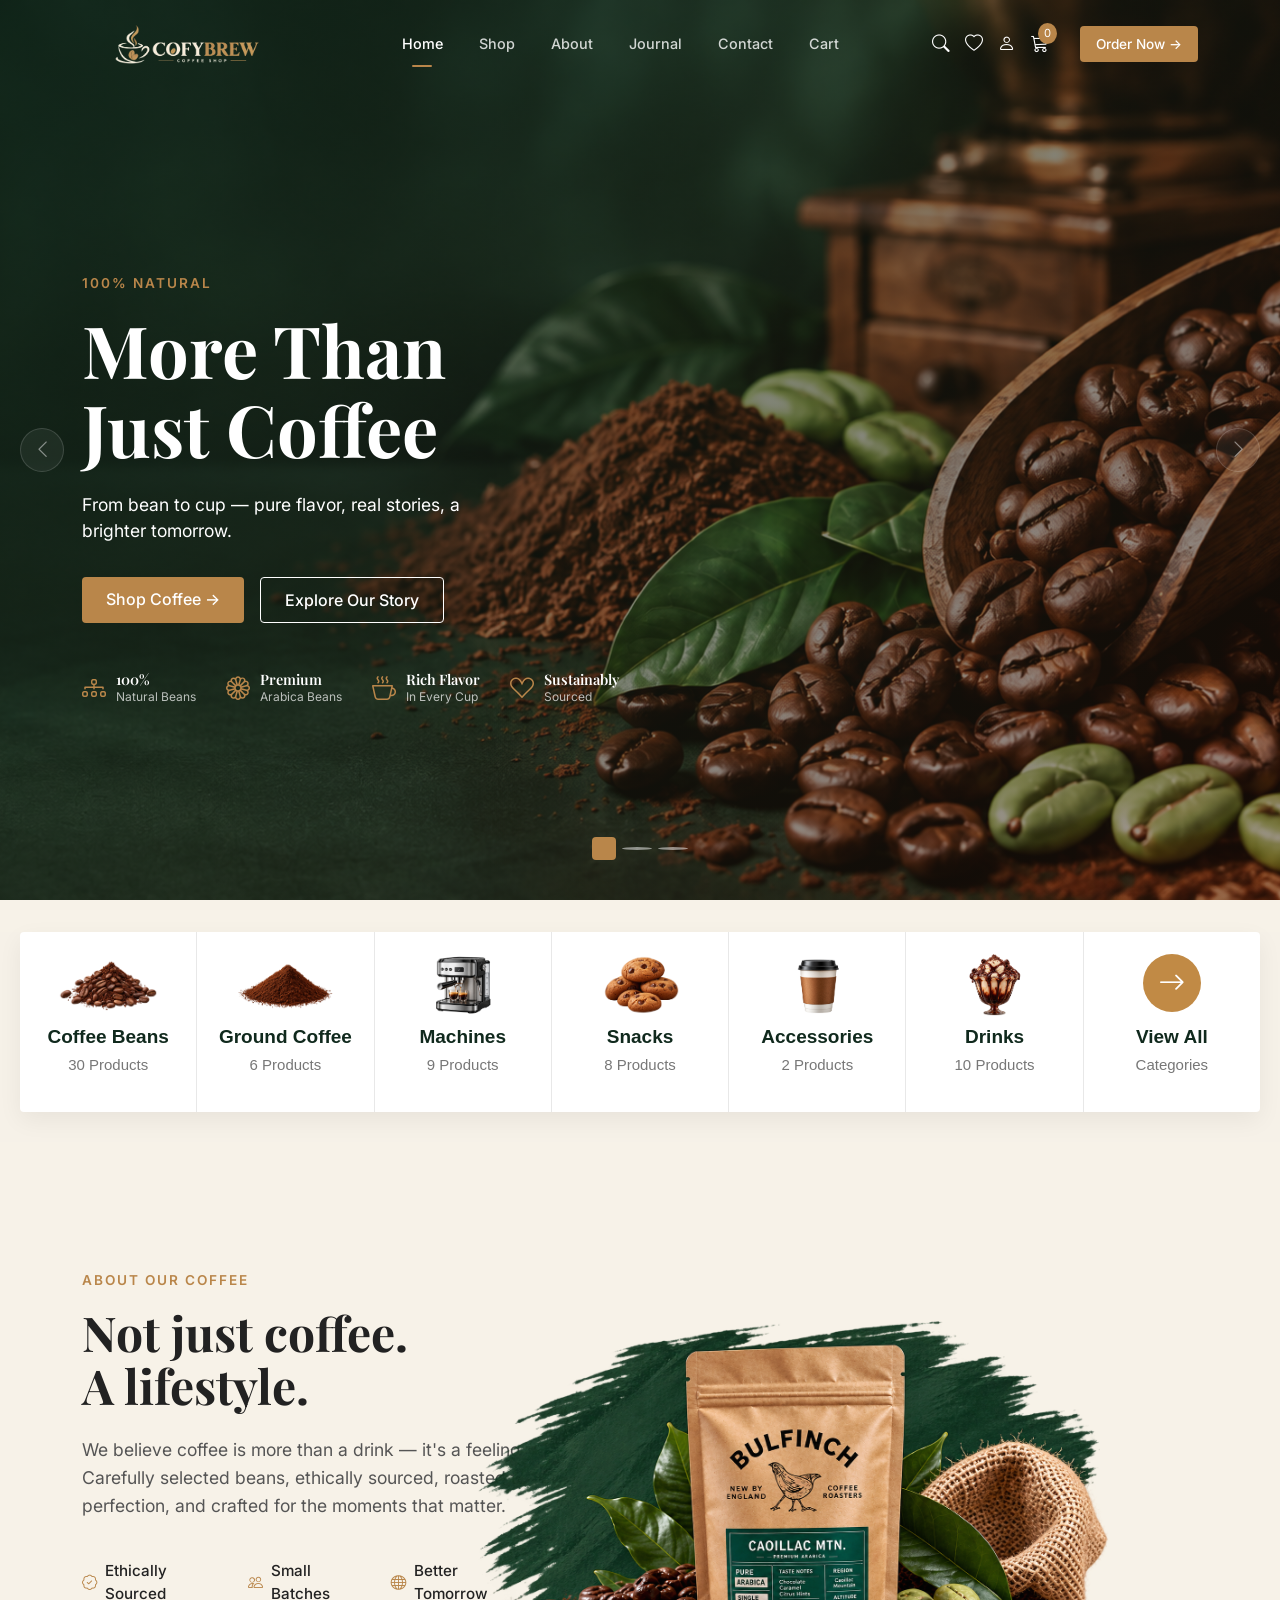
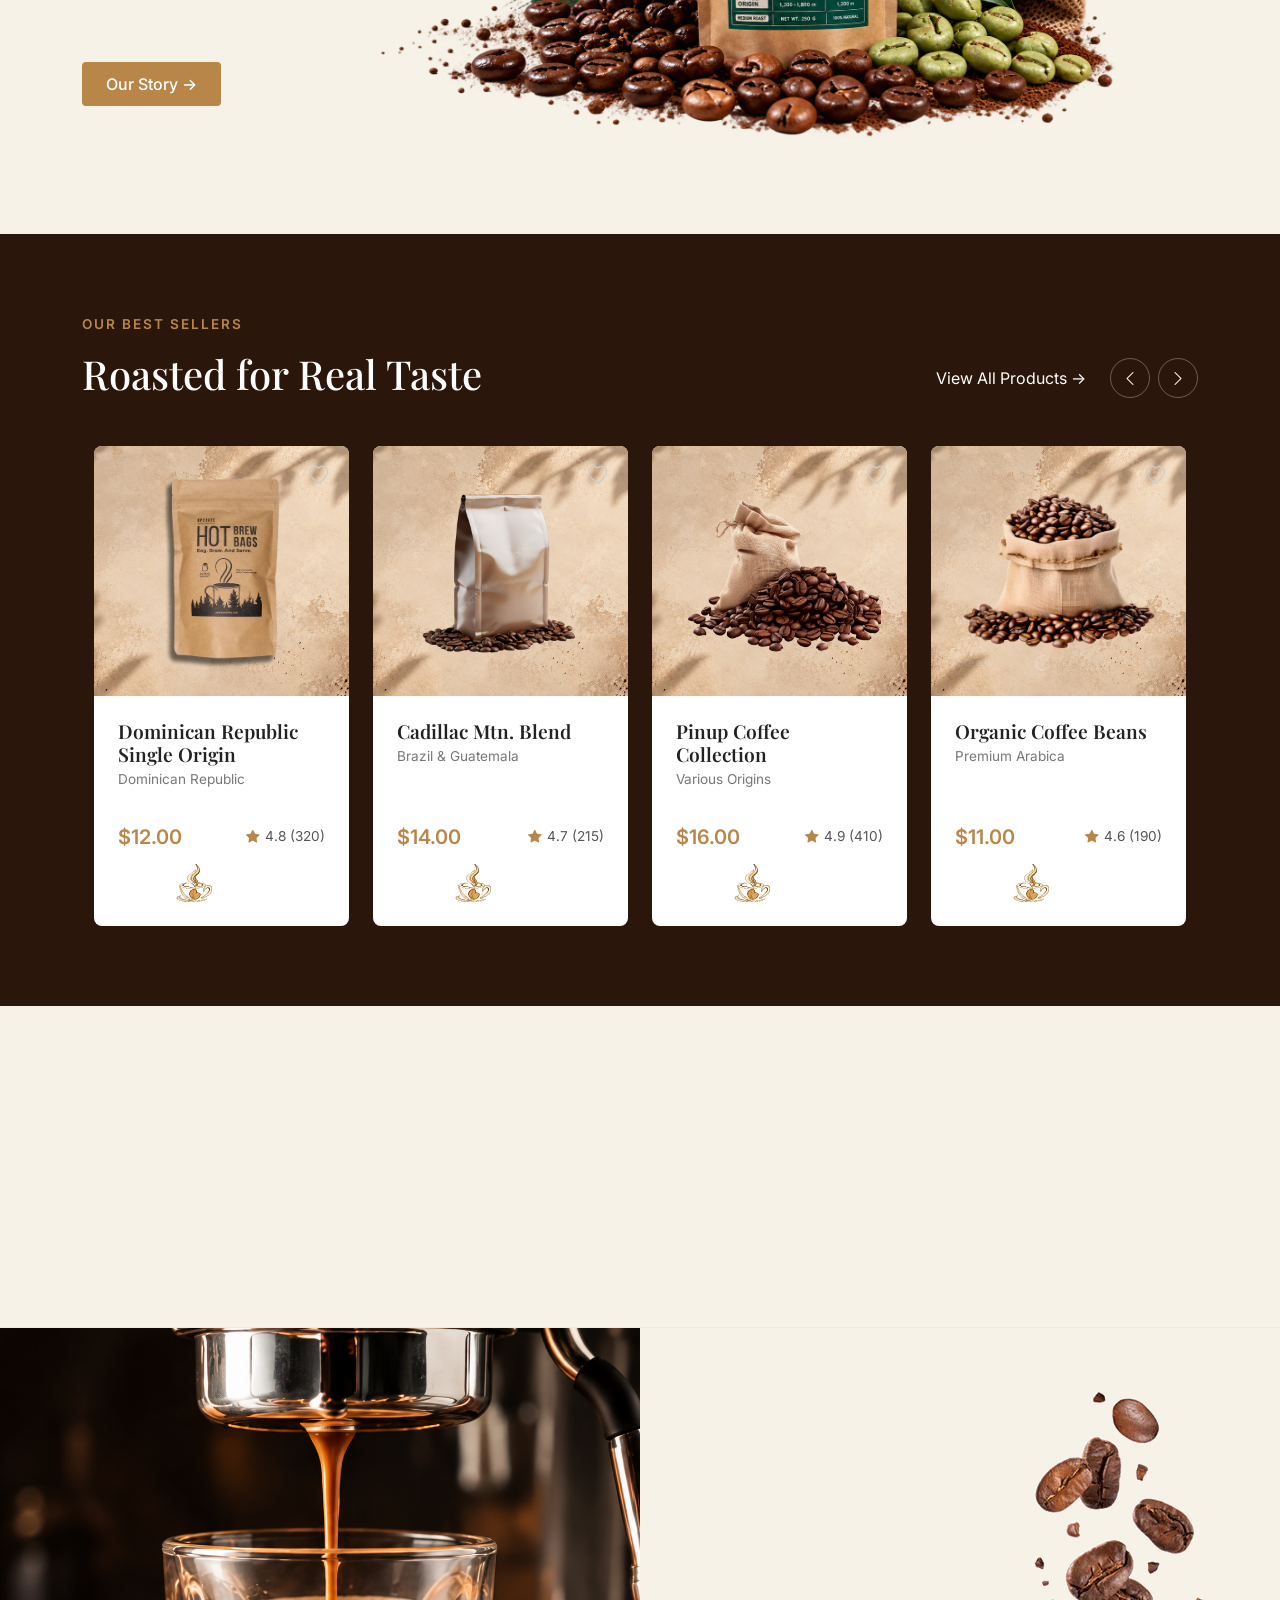
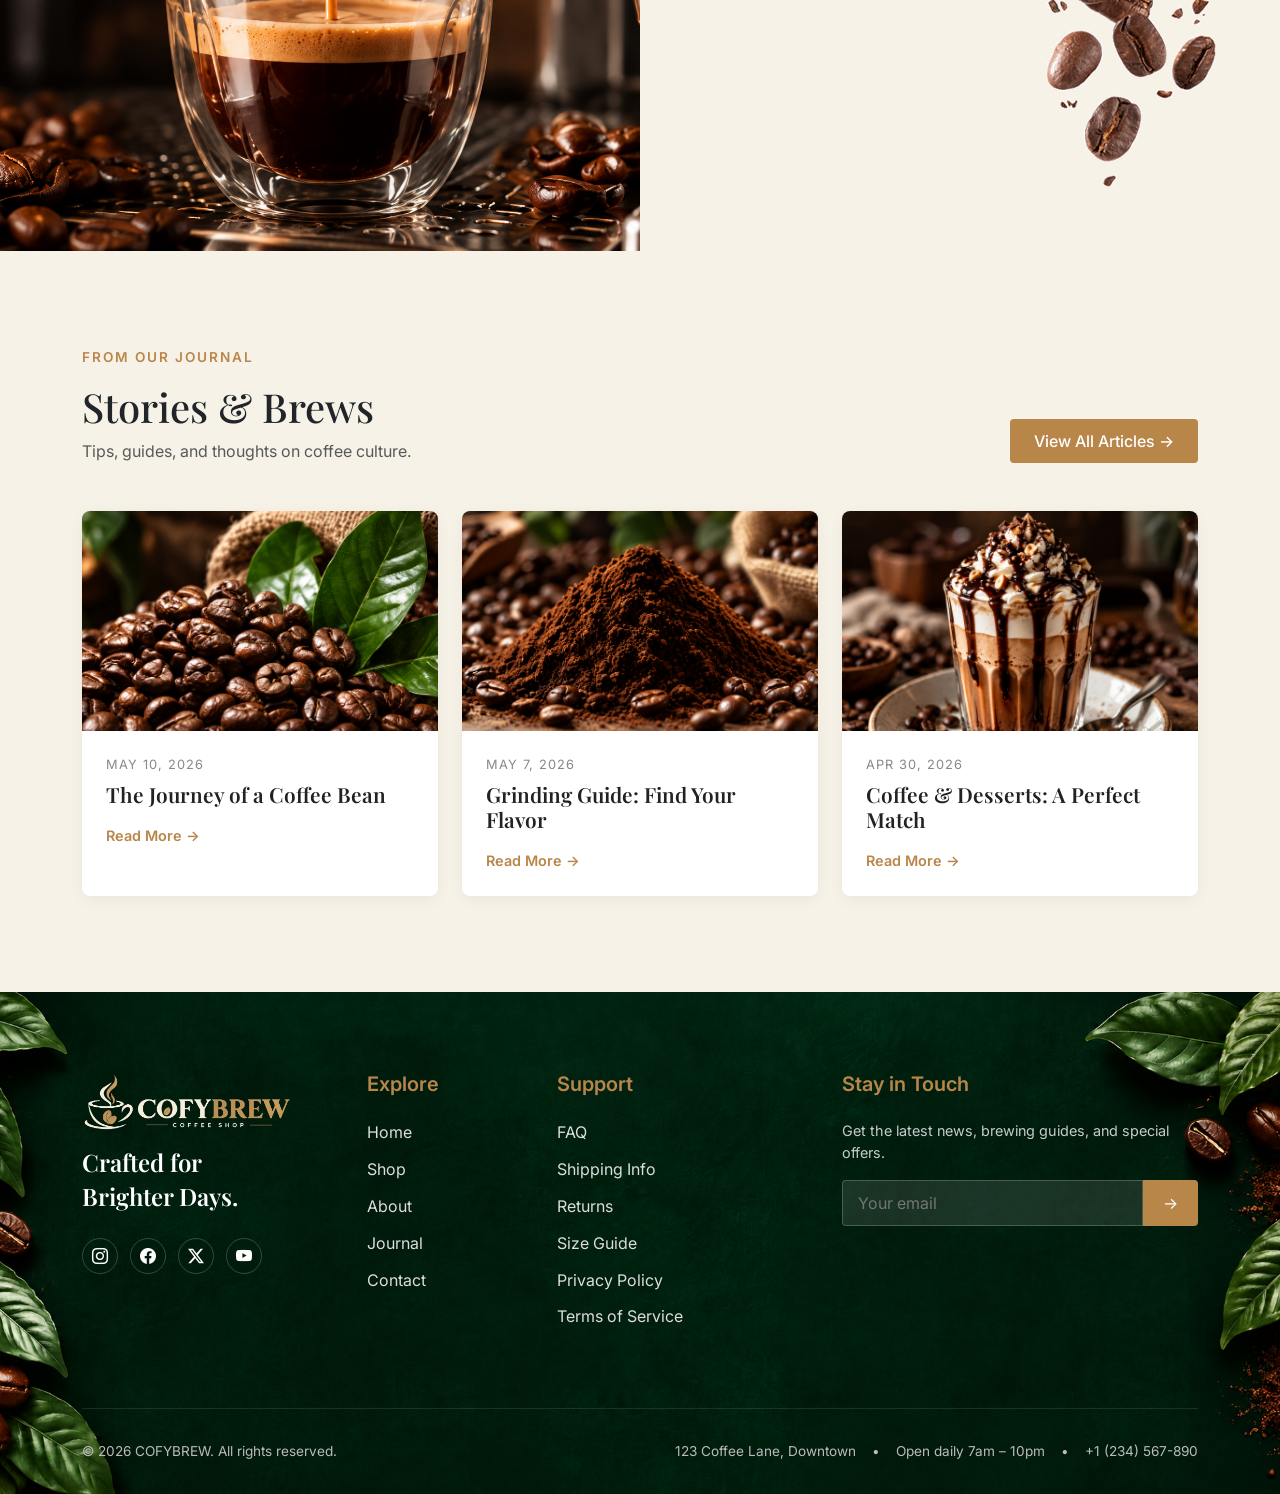
==== index.html @ 3b3d5aee "Initial COFYBREW Coffee Shop Website" ====
<!DOCTYPE html>
<html lang="en">
<head>
  <meta charset="UTF-8">
  <meta name="viewport" content="width=device-width, initial-scale=1.0">
  <link rel="icon" type="image/svg+xml" href="assets/svg icon.svg">
  <title>COFYBREW | More Than Just Coffee</title>
  <meta name="description" content="COFYBREW — Premium coffee brand. Carefully selected beans, ethically sourced, roasted to perfection.">
  
  <!-- Fonts -->
  <link rel="preconnect" href="https://fonts.googleapis.com">
  <link rel="preconnect" href="https://fonts.gstatic.com" crossorigin>
  <link href="https://fonts.googleapis.com/css2?family=Inter:wght@400;500;600&family=Playfair+Display:wght@400;600;700&display=swap" rel="stylesheet">
  
  <!-- Bootstrap CSS -->
  <link href="https://cdn.jsdelivr.net/npm/bootstrap@5.3.2/dist/css/bootstrap.min.css" rel="stylesheet">
  <!-- Bootstrap Icons -->
  <link rel="stylesheet" href="https://cdn.jsdelivr.net/npm/bootstrap-icons@1.11.1/font/bootstrap-icons.css">
  
  <!-- Custom CSS -->
  <link rel="stylesheet" href="css/style.css">

</head>
<body>

  <!-- 1. NAVBAR -->
  <nav class="navbar navbar-expand-lg navbar-dark position-absolute w-100" style="z-index: 1050;">
    <div class="container">
      <a class="navbar-brand" href="index.html" aria-label="COFYBREW Coffee Shop">
        <img src="assets/Logo.png" alt="COFYBREW Coffee Shop Logo" class="site-logo">
      </a>
      
      <button class="navbar-toggler" type="button" data-bs-toggle="collapse" data-bs-target="#navbarNav">
        <span class="navbar-toggler-icon"></span>
      </button>
      
      <div class="collapse navbar-collapse justify-content-center" id="navbarNav">
        <ul class="navbar-nav">
          <li class="nav-item"><a class="nav-link active" href="index.html">Home</a></li>
          <li class="nav-item"><a class="nav-link" href="shop.html">Shop</a></li>
          <li class="nav-item"><a class="nav-link" href="about.html">About</a></li>
          <li class="nav-item"><a class="nav-link" href="journal.html">Journal</a></li>
          <li class="nav-item"><a class="nav-link" href="contact.html">Contact</a></li>
          <li class="nav-item"><a class="nav-link" href="cart.html">Cart</a></li>
        </ul>
      </div>
      
      <div class="navbar-icons d-none d-lg-flex">
        <a href="#" aria-label="Search" data-bs-toggle="modal" data-bs-target="#searchModal"><i class="bi bi-search"></i></a>
        <a href="wishlist.html" aria-label="Wishlist"><i class="bi bi-heart navbar-heart-icon"></i></a>
        <a href="login.html" aria-label="Account"><i class="bi bi-person"></i></a>
        <a href="cart.html" aria-label="Cart" class="position-relative">
          <i class="bi bi-cart3"></i>
          <span class="cart-badge">0</span>
        </a>
        <a href="shop.html" class="btn btn-gold ms-3 py-2 px-3" style="font-size: 0.85rem;">Order Now &rarr;</a>
      </div>
    </div>
  </nav>

  <!-- 2. HERO SECTION -->
  <div id="heroCarousel" class="carousel slide carousel-fade hero-section" data-bs-ride="carousel" data-bs-interval="5000">
    <div class="carousel-indicators hero-slider-indicators">
      <button type="button" data-bs-target="#heroCarousel" data-bs-slide-to="0" class="active" aria-current="true" aria-label="Slide 1"></button>
      <button type="button" data-bs-target="#heroCarousel" data-bs-slide-to="1" aria-label="Slide 2"></button>
      <button type="button" data-bs-target="#heroCarousel" data-bs-slide-to="2" aria-label="Slide 3"></button>
    </div>
    <div class="carousel-inner h-100">
      <!-- Slide 1 -->
      <div class="carousel-item active h-100" style="background-image: url('assets/hero.png'); background-size: cover; background-position: center;">
        <div class="hero-overlay"></div>
        <div class="container hero-content h-100 d-flex align-items-center">
          <div class="row w-100">
            <div class="col-lg-7">
              <div class="hero-label fade-in-up">100% NATURAL</div>
              <h1 class="hero-title fade-in-up" style="animation-delay: 0.1s;">More Than<br>Just Coffee</h1>
              <p class="hero-desc fade-in-up" style="animation-delay: 0.2s;">From bean to cup &mdash; pure flavor, real stories, a brighter tomorrow.</p>
              
              <div class="d-flex gap-3 flex-wrap fade-in-up" style="animation-delay: 0.3s;">
                <a href="shop.html" class="btn btn-gold">Shop Coffee &rarr;</a>
                <a href="about.html" class="btn btn-outline-light">Explore Our Story</a>
              </div>
              
              <div class="hero-features fade-in-up" style="animation-delay: 0.4s;">
                <div class="hero-feature">
                  <i class="bi bi-diagram-3"></i>
                  <div class="hero-feature-text">
                    <h6>100%</h6>
                    <p>Natural Beans</p>
                  </div>
                </div>
                <div class="hero-feature">
                  <i class="bi bi-flower1"></i>
                  <div class="hero-feature-text">
                    <h6>Premium</h6>
                    <p>Arabica Beans</p>
                  </div>
                </div>
                <div class="hero-feature">
                  <i class="bi bi-cup-hot"></i>
                  <div class="hero-feature-text">
                    <h6>Rich Flavor</h6>
                    <p>In Every Cup</p>
                  </div>
                </div>
                <div class="hero-feature">
                  <i class="bi bi-suit-heart"></i>
                  <div class="hero-feature-text">
                    <h6>Sustainably</h6>
                    <p>Sourced</p>
                  </div>
                </div>
              </div>
            </div>
          </div>
        </div>
      </div>
      <!-- Slide 2 -->
      <div class="carousel-item h-100" style="background-image: url('assets/hero1.png'); background-size: cover; background-position: center;">
        <div class="hero-overlay"></div>
        <div class="container hero-content h-100 d-flex align-items-center">
          <div class="row w-100">
            <div class="col-lg-7">
              <div class="hero-label">ROASTED DAILY</div>
              <h1 class="hero-title">Experience<br>True Aroma</h1>
              <p class="hero-desc">Discover the art of roasting with our carefully selected blends.</p>
              <div class="d-flex gap-3 flex-wrap">
                <a href="shop.html" class="btn btn-gold">View Blends &rarr;</a>
              </div>
            </div>
          </div>
        </div>
      </div>
      <!-- Slide 3 -->
      <div class="carousel-item h-100" style="background-image: url('assets/hero2.png'); background-size: cover; background-position: center;">
        <div class="hero-overlay"></div>
        <div class="container hero-content h-100 d-flex align-items-center">
          <div class="row w-100">
            <div class="col-lg-7">
              <div class="hero-label">SUSTAINABLE</div>
              <h1 class="hero-title">Ethically<br>Sourced</h1>
              <p class="hero-desc">We work directly with farmers to ensure fair trade and better communities.</p>
              <div class="d-flex gap-3 flex-wrap">
                <a href="about.html" class="btn btn-gold">Our Impact &rarr;</a>
              </div>
            </div>
          </div>
        </div>
      </div>
    </div>
    <button class="carousel-control-prev hero-arrow left" type="button" data-bs-target="#heroCarousel" data-bs-slide="prev">
      <i class="bi bi-chevron-left"></i>
      <span class="visually-hidden">Previous</span>
    </button>
    <button class="carousel-control-next hero-arrow right" type="button" data-bs-target="#heroCarousel" data-bs-slide="next">
      <i class="bi bi-chevron-right"></i>
      <span class="visually-hidden">Next</span>
    </button>
  </div>

<!-- 3. CATEGORY NAVIGATION -->
<section class="shop-category-bar">
  <div class="shop-category-container">
    <div class="shop-category-wrapper" id="categoryContainer">

      <a href="#" class="shop-cat-item" data-category="Coffee Beans">
        <img src="assets/menu/top icon shop1.png" alt="Coffee Beans" class="shop-cat-img">
        <div class="shop-cat-title">Coffee Beans</div>
        <div class="shop-cat-count" data-cat-count="Coffee Beans">— Products</div>
      </a>

      <a href="#" class="shop-cat-item" data-category="Ground Coffee">
        <img src="assets/menu/top icon shop2.png" alt="Ground Coffee" class="shop-cat-img">
        <div class="shop-cat-title">Ground Coffee</div>
        <div class="shop-cat-count" data-cat-count="Ground Coffee">— Products</div>
      </a>

      <a href="#" class="shop-cat-item" data-category="Machines">
        <img src="assets/menu/top icon shop3.png" alt="Machines" class="shop-cat-img">
        <div class="shop-cat-title">Machines</div>
        <div class="shop-cat-count" data-cat-count="Machines">— Products</div>
      </a>

      <a href="#" class="shop-cat-item" data-category="Snacks">
        <img src="assets/menu/top icon shop4.png" alt="Snacks" class="shop-cat-img">
        <div class="shop-cat-title">Snacks</div>
        <div class="shop-cat-count" data-cat-count="Snacks">— Products</div>
      </a>

      <a href="#" class="shop-cat-item" data-category="Accessories">
        <img src="assets/menu/top icon shop5.png" alt="Accessories" class="shop-cat-img">
        <div class="shop-cat-title">Accessories</div>
        <div class="shop-cat-count" data-cat-count="Accessories">— Products</div>
      </a>

      <a href="#" class="shop-cat-item" data-category="Drinks">
        <img src="assets/menu/top icon shop6.png" alt="Drinks" class="shop-cat-img">
        <div class="shop-cat-title">Drinks</div>
        <div class="shop-cat-count" data-cat-count="Drinks">— Products</div>
      </a>

      <a href="#" class="shop-cat-item view-all-category" id="viewAllCategories">
        <div class="shop-cat-circle">
          <i class="bi bi-arrow-right"></i>
        </div>
        <div class="shop-cat-title">View All</div>
        <div class="shop-cat-count">Categories</div>
      </a>

    </div>
  </div>
</section>

  <!-- 4. ABOUT SECTION -->
  <section class="about-section">
    <div class="container">
      <div class="row align-items-center">
        <div class="col-lg-5 mb-5 mb-lg-0 fade-in-up">
          <div class="section-label">ABOUT OUR COFFEE</div>
          <h2 class="about-title">Not just coffee.<br>A lifestyle.</h2>
          <p class="about-p">We believe coffee is more than a drink &mdash; it's a feeling. Carefully selected beans, ethically sourced, roasted to perfection, and crafted for the moments that matter.</p>
          
          <div class="about-features">
            <div class="about-feature"><i class="bi bi-patch-check"></i> Ethically Sourced</div>
            <div class="about-feature"><i class="bi bi-people"></i> Small Batches</div>
            <div class="about-feature"><i class="bi bi-globe"></i> Better Tomorrow</div>
          </div>
          
          <a href="about.html" class="btn btn-gold mt-3">Our Story &rarr;</a>
        </div>
        <div class="col-lg-6 offset-lg-1 fade-in-up">
          <!-- Artistic Composition -->
          <div class="about-composition">
            <img src="assets/H.png" alt="Coffee Bag" class="main-bag">
          </div>
        </div>
      </div>
    </div>
  </section>

  <!-- 5. BEST SELLERS SECTION -->
  <section class="best-sellers-section position-relative">
    <div class="container">
      <div class="best-sellers-header fade-in-up">
        <div>
          <div class="section-label text-gold">OUR BEST SELLERS</div>
          <h2 class="section-title-light">Roasted for Real Taste</h2>
        </div>
        <div class="d-flex align-items-center gap-4">
          <a href="shop.html" class="text-white text-decoration-none">View All Products &rarr;</a>
          <div class="d-flex gap-2">
            <button class="carousel-btn prev-btn"><i class="bi bi-chevron-left"></i></button>
            <button class="carousel-btn next-btn"><i class="bi bi-chevron-right"></i></button>
          </div>
        </div>
      </div>
      
      <!-- Grid Container -->
      <div class="container fade-in-up">
        <div class="row g-4" id="bestSellersTrack">
          <!-- Product 1 (p1) -->
          <div class="col-lg-3 col-md-6">
            <div class="product-card" data-id="p1">
              <button class="wishlist-btn" aria-label="Add to wishlist"><i class="bi bi-heart"></i></button>
              <div class="product-img-wrapper">
                <img src="assets/menu/coffee-product.webp" alt="Dominican Republic Single Origin">
              </div>
              <div class="product-info flex-grow-1 d-flex flex-column">
                <h3 class="product-title">Dominican Republic Single Origin</h3>
                <div class="product-subtitle">Dominican Republic</div>
                <div class="d-flex justify-content-between align-items-center mt-auto pt-3">
                  <div class="product-price">$12.00</div>
                  <div class="product-rating"><i class="bi bi-star-fill"></i> 4.8 (320)</div>
                </div>
                <button class="add-to-cart-btn" aria-label="Add to cart" data-id="p1"><img src="assets/svg icon.svg" class="cart-svg-icon" alt="Add to cart"></button>
              </div>
            </div>
          </div>
          <!-- Product 2 (p2) -->
          <div class="col-lg-3 col-md-6">
            <div class="product-card" data-id="p2">
              <button class="wishlist-btn" aria-label="Add to wishlist"><i class="bi bi-heart"></i></button>
              <div class="product-img-wrapper">
                <img src="assets/menu/coffee-product1.png" alt="Cadillac Mtn. Blend">
              </div>
              <div class="product-info flex-grow-1 d-flex flex-column">
                <h3 class="product-title">Cadillac Mtn. Blend</h3>
                <div class="product-subtitle">Brazil &amp; Guatemala</div>
                <div class="d-flex justify-content-between align-items-center mt-auto pt-3">
                  <div class="product-price">$14.00</div>
                  <div class="product-rating"><i class="bi bi-star-fill"></i> 4.7 (215)</div>
                </div>
                <button class="add-to-cart-btn" aria-label="Add to cart" data-id="p2"><img src="assets/svg icon.svg" class="cart-svg-icon" alt="Add to cart"></button>
              </div>
            </div>
          </div>
          <!-- Product 3 (p3) -->
          <div class="col-lg-3 col-md-6">
            <div class="product-card" data-id="p3">
              <button class="wishlist-btn" aria-label="Add to wishlist"><i class="bi bi-heart"></i></button>
              <div class="product-img-wrapper">
                <img src="assets/menu/coffee-product2.png" alt="Pinup Coffee Collection">
              </div>
              <div class="product-info flex-grow-1 d-flex flex-column">
                <h3 class="product-title">Pinup Coffee Collection</h3>
                <div class="product-subtitle">Various Origins</div>
                <div class="d-flex justify-content-between align-items-center mt-auto pt-3">
                  <div class="product-price">$16.00</div>
                  <div class="product-rating"><i class="bi bi-star-fill"></i> 4.9 (410)</div>
                </div>
                <button class="add-to-cart-btn" aria-label="Add to cart" data-id="p3"><img src="assets/svg icon.svg" class="cart-svg-icon" alt="Add to cart"></button>
              </div>
            </div>
          </div>
          <!-- Product 4 (p4) -->
          <div class="col-lg-3 col-md-6">
            <div class="product-card" data-id="p4">
              <button class="wishlist-btn" aria-label="Add to wishlist"><i class="bi bi-heart"></i></button>
              <div class="product-img-wrapper">
                <img src="assets/menu/coffee-product3.png" alt="Organic Coffee Beans">
              </div>
              <div class="product-info flex-grow-1 d-flex flex-column">
                <h3 class="product-title">Organic Coffee Beans</h3>
                <div class="product-subtitle">Premium Arabica</div>
                <div class="d-flex justify-content-between align-items-center mt-auto pt-3">
                  <div class="product-price">$11.00</div>
                  <div class="product-rating"><i class="bi bi-star-fill"></i> 4.6 (190)</div>
                </div>
                <button class="add-to-cart-btn" aria-label="Add to cart" data-id="p4"><img src="assets/svg icon.svg" class="cart-svg-icon" alt="Add to cart"></button>
              </div>
            </div>
          </div>
        </div>
      </div>
    </div>
  </section>

  <!-- 6. STATISTICS SECTION -->
  <section class="stats-section">
    <div class="container">
      <div class="row align-items-center fade-in-up">
        <div class="col-12 col-md-6 col-lg-3 d-flex align-items-center justify-content-center">
          <div class="stat-item w-100">
            <div class="stat-icon"><i class="bi bi-cup-straw"></i></div>
            <div class="stat-number" data-target="45" data-suffix="+">0</div>
            <div class="stat-title">Origins Sourced</div>
            <div class="stat-desc">From around the world</div>
          </div>
          <div class="stat-divider d-none d-lg-block"></div>
        </div>
        <div class="col-12 col-md-6 col-lg-3 d-flex align-items-center justify-content-center">
          <div class="stat-item w-100">
            <div class="stat-icon"><i class="bi bi-emoji-smile"></i></div>
            <div class="stat-number" data-target="29" data-suffix="K">0</div>
            <div class="stat-title">Happy Customers</div>
            <div class="stat-desc">Brewing smiles daily</div>
          </div>
          <div class="stat-divider d-none d-lg-block"></div>
        </div>
        <div class="col-12 col-md-6 col-lg-3 d-flex align-items-center justify-content-center mt-4 mt-lg-0">
          <div class="stat-item w-100">
            <div class="stat-icon"><i class="bi bi-calendar-check"></i></div>
            <div class="stat-number" data-target="8" data-suffix="">0</div>
            <div class="stat-title">Years Roasting</div>
            <div class="stat-desc">Passion in every cup</div>
          </div>
          <div class="stat-divider d-none d-lg-block"></div>
        </div>
        <div class="col-12 col-md-6 col-lg-3 d-flex align-items-center justify-content-center mt-4 mt-lg-0">
          <div class="stat-item w-100">
            <div class="stat-icon"><i class="bi bi-award"></i></div>
            <div class="stat-number" data-target="100" data-suffix="%">0</div>
            <div class="stat-title">Natural Coffee</div>
            <div class="stat-desc">Quality you can taste</div>
          </div>
        </div>
      </div>
    </div>
  </section>

<!-- 7. SPECIAL OFFER SECTION -->
<section class="special-offer-section">
  <div class="offer-img-side" style="background-image: url('assets/H2.png');">
    <div class="offer-text-overlay fade-in-up">
      Great<br>Coffee<br>Great<br>Ideas
    </div>
  </div>
  <div class="offer-content-side">
    <div class="fade-in-up position-relative z-1">
      <div class="section-label">SPECIAL OFFER</div>
      <h2 class="offer-title">
        Free shipping<br>on orders over $45
      </h2>
      <p class="offer-desc">
        Your favorite coffee, delivered to your door.
        Made for good taste.
      </p>
      <a href="shop.html" class="btn btn-gold px-4 py-2">
        Shop Now &rarr;
      </a>
    </div>

    <img
      src="assets/P15.png"
      alt=""
      class="offer-decorative-beans"
    >
  </div>
</section>

  <!-- 8. JOURNAL SECTION -->
  <section class="journal-section">
    <div class="container">
      <div class="journal-header fade-in-up">
        <div>
          <div class="section-label">FROM OUR JOURNAL</div>
          <h2 class="journal-title text-dark">Stories &amp; Brews</h2>
          <p class="text-muted mt-2 mb-0">Tips, guides, and thoughts on coffee culture.</p>
        </div>
        <a href="journal.html" class="btn btn-gold">View All Articles &rarr;</a>
      </div>
      
      <div class="row g-4 fade-in-up">
        <div class="col-12 col-md-4">
          <div class="journal-card">
            <img src="assets/Home.png" alt="Coffee beans" class="journal-img">
            <div class="journal-content">
              <span class="journal-date">MAY 10, 2026</span>
              <h3 class="journal-card-title">The Journey of a Coffee Bean</h3>
              <a href="journal.html" class="journal-link">Read More &rarr;</a>
            </div>
          </div>
        </div>
        <div class="col-12 col-md-4">
          <div class="journal-card">
            <img src="assets/journal5.png" alt="Ground coffee" class="journal-img">
            <div class="journal-content">
              <span class="journal-date">MAY 7, 2026</span>
              <h3 class="journal-card-title">Grinding Guide: Find Your Flavor</h3>
              <a href="journal.html" class="journal-link">Read More &rarr;</a>
            </div>
          </div>
        </div>
        <div class="col-12 col-md-4">
          <div class="journal-card">
            <img src="assets/journal7.png" alt="Coffee dessert" class="journal-img">
            <div class="journal-content">
              <span class="journal-date">APR 30, 2026</span>
              <h3 class="journal-card-title">Coffee &amp; Desserts: A Perfect Match</h3>
              <a href="journal.html" class="journal-link">Read More &rarr;</a>
            </div>
          </div>
        </div>
      </div>
    </div>
  </section>

  <!-- 9. FOOTER -->
  <footer class="footer">
    <div class="container">
      <div class="row">
        <!-- Col 1 -->
        <div class="col-lg-3 col-md-6 mb-4 mb-lg-0">
          <a href="index.html" class="text-white text-decoration-none d-flex align-items-center mb-3" aria-label="COFYBREW Coffee Shop">
            <img src="assets/Logo.png" alt="COFYBREW Coffee Shop Logo" class="footer-logo">
          </a>
          <div class="footer-logo-text mt-4">Crafted for<br>Brighter Days.</div>
          <div class="social-icons mt-4">
            <a href="#"><i class="bi bi-instagram"></i></a>
            <a href="#"><i class="bi bi-facebook"></i></a>
            <a href="#"><i class="bi bi-twitter-x"></i></a>
            <a href="#"><i class="bi bi-youtube"></i></a>
          </div>
        </div>
        
        <!-- Col 2 -->
        <div class="col-lg-2 col-md-6 mb-4 mb-lg-0 mt-3 mt-lg-0">
          <h5>Explore</h5>
          <ul class="footer-links">
            <li><a href="index.html">Home</a></li>
            <li><a href="shop.html">Shop</a></li>
            <li><a href="about.html">About</a></li>
            <li><a href="journal.html">Journal</a></li>
            <li><a href="contact.html">Contact</a></li>
          </ul>
        </div>
        
        <!-- Col 3 -->
        <div class="col-lg-2 col-md-6 mb-4 mb-md-0 mt-3 mt-lg-0">
          <h5>Support</h5>
          <ul class="footer-links">
            <li><a href="#">FAQ</a></li>
            <li><a href="#">Shipping Info</a></li>
            <li><a href="#">Returns</a></li>
            <li><a href="#">Size Guide</a></li>
            <li><a href="#">Privacy Policy</a></li>
            <li><a href="#">Terms of Service</a></li>
          </ul>
        </div>
        
        <!-- Col 4 -->
        <div class="col-lg-4 col-md-6 offset-lg-1 mt-3 mt-lg-0">
          <h5>Stay in Touch</h5>
          <p class="text-light" style="opacity:0.8; font-size:0.9rem;">Get the latest news, brewing guides, and special offers.</p>
          <form id="newsletterForm" class="newsletter-form">
            <input type="email" placeholder="Your email" required>
            <button type="submit" aria-label="Subscribe">&rarr;</button>
          </form>
          <div id="newsletterSuccess" class="text-gold mt-2 d-none" style="font-size: 0.9rem;">Subscribed successfully!</div>
        </div>
      </div>
      
      <!-- Footer Bottom -->
      <div class="footer-bottom">
        <div>&copy; 2026 COFYBREW. All rights reserved.</div>
        <div class="d-flex flex-wrap gap-2 gap-md-3 justify-content-center mt-3 mt-md-0">
          <span>123 Coffee Lane, Downtown</span>
          <span class="d-none d-md-inline">&bull;</span>
          <span>Open daily 7am &ndash; 10pm</span>
          <span class="d-none d-md-inline">&bull;</span>
          <span>+1 (234) 567-890</span>
        </div>
      </div>
    </div>
  </footer>

  <!-- Search Modal -->
  <div class="modal fade" id="searchModal" tabindex="-1" aria-hidden="true">
    <div class="modal-dialog modal-dialog-centered modal-lg">
      <div class="modal-content border-0">
        <div class="modal-body p-4 p-md-5">
          <div class="d-flex justify-content-between align-items-center mb-4">
            <h4 class="font-heading mb-0 text-dark">Search</h4>
            <button type="button" class="btn-close" data-bs-dismiss="modal" aria-label="Close"></button>
          </div>
          <form id="searchForm">
            <div class="input-group input-group-lg mb-3">
              <span class="input-group-text bg-white border-end-0"><i class="bi bi-search text-muted"></i></span>
              <input type="text" class="form-control border-start-0 ps-0 shadow-none" id="searchInput" placeholder="Search for coffee, machines, articles...">
            </div>
          </form>
          <div id="searchResults" class="mt-4">
            <p class="text-muted small">Start typing to search...</p>
          </div>
        </div>
      </div>
    </div>
  </div>

  <!-- Floating Back to Top Button -->
  <a href="#" class="back-to-top" id="backToTop" aria-label="Back to top"><i class="bi bi-arrow-up"></i></a>

  <!-- Bootstrap JS Bundle -->
  <script src="https://cdn.jsdelivr.net/npm/bootstrap@5.3.2/dist/js/bootstrap.bundle.min.js"></script>
  <!-- Products must load first -->
  <script src="js/products.js"></script>
  <script src="js/auth.js"></script>
  <script src="js/script.js"></script>

  <!-- Dynamic category counts from products.js -->
  <script>
    (function() {
      if (!window.cofyProducts) return;
      document.querySelectorAll('[data-cat-count]').forEach(function(el) {
        var cat = el.getAttribute('data-cat-count');
        var count = window.cofyProducts.filter(function(p) { return p.category === cat; }).length;
        el.textContent = count + ' Product' + (count !== 1 ? 's' : '');
      });
    })();
  </script>
</body>
</html>
---- css/style.css ----
:root {
  --dark-green: #10291D;
  --deep-brown: #2B160C;
  --coffee-brown: #5A321B;
  --gold: #B9864A;
  --light-gold: #D2A66A;
  --cream: #F7F2E8;
  --white: #FFFFFF;
  --dark-text: #222222;
  
  --font-heading: 'Playfair Display', serif;
  --font-body: 'Inter', sans-serif;
}

body {
  font-family: var(--font-body);
  color: var(--dark-text);
  background-color: var(--cream);
  overflow-x: hidden;
}

h1, h2, h3, h4, h5, h6, .font-heading {
  font-family: var(--font-heading);
}

/* Utilities */
.bg-dark-green { background-color: var(--dark-green) !important; color: var(--white); }
.bg-deep-brown { background-color: var(--deep-brown) !important; color: var(--white); }
.bg-coffee-brown { background-color: var(--coffee-brown) !important; color: var(--white); }
.bg-cream { background-color: var(--cream) !important; }
.text-gold { color: var(--gold) !important; }
.text-light-gold { color: var(--light-gold) !important; }
.text-cream { color: var(--cream) !important; }

/* Buttons */
.btn-gold {
  background-color: var(--gold);
  color: var(--white);
  border: none;
  border-radius: 4px;
  padding: 10px 24px;
  font-weight: 500;
  transition: all 0.3s ease;
}
.btn-gold:hover {
  background-color: var(--light-gold);
  color: var(--white);
}

.btn-outline-light {
  border: 1px solid var(--white);
  color: var(--white);
  border-radius: 4px;
  padding: 10px 24px;
  font-weight: 500;
  transition: all 0.3s ease;
}
.btn-outline-light:hover {
  background-color: var(--white);
  color: var(--dark-text);
}

/* 1. Navbar */
.navbar {
  position: fixed;
  top: 0;
  width: 100%;
  z-index: 1000;
  transition: all 0.3s ease;
  padding: 1rem 0;
  background: transparent;
}
.navbar.scrolled {
  background-color: var(--dark-green);
  box-shadow: 0 4px 6px rgba(0,0,0,0.1);
  padding: 0.5rem 0;
}
.navbar-brand {
  font-family: var(--font-heading);
  font-weight: 700;
  color: var(--white) !important;
  display: flex;
  align-items: center;
  gap: 10px;
}
.navbar-brand img {
  height: 40px;
}
.nav-link {
  color: rgba(255, 255, 255, 0.8) !important;
  font-weight: 500;
  font-size: 0.9rem;
  margin: 0 10px;
  transition: color 0.3s ease;
}
.nav-link:hover, .nav-link.active {
  color: var(--white) !important;
}
.navbar-icons {
  display: flex;
  align-items: center;
  gap: 15px;
}
.navbar-icons a {
  color: var(--white);
  font-size: 1.1rem;
  text-decoration: none;
  position: relative;
}
.cart-badge {
  position: absolute;
  top: -8px;
  right: -8px;
  background-color: var(--gold);
  color: white;
  border-radius: 50%;
  padding: 2px 6px;
  font-size: 0.7rem;
}

/* 2. Hero Section */
.hero-section {
  position: relative;
  height: 650px;
  background-size: cover;
  background-position: center;
  display: flex;
  align-items: center;
  color: white;
  margin-bottom: 2rem;
}
.hero-section::before {
  content: '';
  position: absolute;
  top: 0; left: 0; right: 0; bottom: 0;
  background-color: rgba(16, 41, 29, 0.5); /* dark green overlay */
}
.hero-content {
  position: relative;
  z-index: 2;
}
.hero-label {
  color: var(--gold);
  letter-spacing: 2px;
  font-size: 0.85rem;
  font-weight: 600;
  margin-bottom: 1rem;
  text-transform: uppercase;
}
.hero-title {
  font-size: 4.5rem;
  font-weight: 700;
  line-height: 1.1;
  margin-bottom: 1.5rem;
}
.hero-desc {
  font-size: 1.1rem;
  max-width: 400px;
  margin-bottom: 2rem;
  opacity: 0.9;
}
.hero-features {
  display: flex;
  gap: 30px;
  margin-top: 3rem;
  flex-wrap: wrap;
}
.hero-feature {
  display: flex;
  align-items: center;
  gap: 10px;
}
.hero-feature i {
  color: var(--gold);
  font-size: 1.5rem;
}
.hero-feature-text h6 {
  margin: 0;
  font-size: 0.9rem;
  font-weight: 600;
}
.hero-feature-text p {
  margin: 0;
  font-size: 0.75rem;
  opacity: 0.7;
}

.hero-slider-controls {
  position: absolute;
  bottom: 30px;
  left: 0;
  right: 0;
  display: flex;
  justify-content: center;
  z-index: 2;
  gap: 15px;
}
.slider-indicator {
  width: 10px;
  height: 10px;
  background: rgba(255,255,255,0.3);
  border-radius: 50%;
  cursor: pointer;
  transition: all 0.3s;
}
.slider-indicator.active {
  background: var(--gold);
  width: 25px;
  border-radius: 5px;
}
.slider-arrow {
  position: absolute;
  top: 50%;
  transform: translateY(-50%);
  background: rgba(255,255,255,0.1);
  border: 1px solid rgba(255,255,255,0.3);
  color: white;
  width: 40px;
  height: 40px;
  border-radius: 50%;
  display: flex;
  align-items: center;
  justify-content: center;
  cursor: pointer;
  z-index: 2;
  transition: all 0.3s;
}
.slider-arrow:hover {
  background: var(--gold);
  border-color: var(--gold);
}
.slider-arrow.left { left: 20px; }
.slider-arrow.right { right: 20px; }

/* 3. Category Section */
.category-section {
  padding: 3rem 0;
  background-color: var(--white);
  border-bottom: 1px solid #eaeaea;
}
.category-wrapper {
  display: flex;
  justify-content: space-between;
  align-items: center;
  overflow-x: auto;
  scrollbar-width: none; /* Firefox */
}
.category-wrapper::-webkit-scrollbar {
  display: none; /* Chrome/Safari */
}
.category-item {
  text-align: center;
  padding: 0 15px;
  min-width: 120px;
  text-decoration: none;
  color: var(--dark-text);
  border-right: 1px solid #eee;
  transition: transform 0.3s;
}
.category-item:last-child {
  border-right: none;
}
.category-item:hover {
  transform: translateY(-5px);
}
.category-img {
  width: 50px;
  height: 50px;
  object-fit: contain;
  margin-bottom: 10px;
}
.category-title {
  font-weight: 600;
  font-size: 0.95rem;
  margin-bottom: 2px;
}
.category-count {
  font-size: 0.8rem;
  color: #777;
}
.view-all-circle {
  width: 50px;
  height: 50px;
  border-radius: 50%;
  background-color: var(--gold);
  color: white;
  display: flex;
  align-items: center;
  justify-content: center;
  margin: 0 auto 10px;
}

/* 4. About Section */
.about-section {
  padding: 6rem 0;
  background-color: var(--cream);
}
.section-label {
  color: var(--gold);
  letter-spacing: 2px;
  font-size: 0.8rem;
  font-weight: 600;
  text-transform: uppercase;
  margin-bottom: 1rem;
}
.about-title {
  font-size: 3rem;
  font-weight: 700;
  line-height: 1.1;
  margin-bottom: 1.5rem;
  color: var(--dark-text);
}
.about-p {
  font-size: 1.1rem;
  color: #555;
  margin-bottom: 2.5rem;
  line-height: 1.6;
}
.about-features {
  display: flex;
  gap: 20px;
  margin-bottom: 2.5rem;
}
.about-feature {
  display: flex;
  align-items: center;
  gap: 8px;
  font-weight: 500;
  font-size: 0.95rem;
}
.about-feature i {
  color: var(--gold);
}
.about-image-wrapper {
  position: relative;
  height: 500px;
}
.about-img-main {
  width: 100%;
  height: 100%;
  object-fit: cover;
  border-radius: 8px;
}
.about-decorative-text {
  position: absolute;
  top: 10%;
  left: -10%;
  font-family: 'Brush Script MT', cursive;
  font-size: 4rem;
  color: white;
  line-height: 1;
  text-shadow: 2px 2px 4px rgba(0,0,0,0.3);
  z-index: 2;
  transform: rotate(-10deg);
}

.about-composition {
  position: relative;
  height: 500px;
  width: 100%;
}
.bg-brush {
  position: absolute;
  top: 10%;
  right: 0;
  width: 90%;
  height: 90%;
  background-size: contain;
  background-repeat: no-repeat;
  background-position: center right;
  z-index: 1;
}
.main-bag {
  position: absolute;
  bottom: 0;
  right: 15%;
  height: 85%;
  width: auto;
  object-fit: contain;
  z-index: 3;
}
.float-beans-1 {
  position: absolute;
  bottom: 10%;
  left: 15%;
  width: 150px;
  z-index: 4;
}
.float-beans-2 {
  position: absolute;
  bottom: 5%;
  right: 0;
  width: 120px;
  z-index: 4;
}
.float-leaves {
  position: absolute;
  top: 15%;
  left: 10%;
  width: 100px;
  z-index: 2;
}
.decorative-text {
  position: absolute;
  top: 10%;
  left: 5%;
  font-family: 'Brush Script MT', cursive;
  font-size: 4rem;
  color: var(--white);
  line-height: 1.1;
  text-shadow: 1px 1px 3px rgba(0,0,0,0.3);
  z-index: 5;
  transform: rotate(-10deg);
}

/* 5. Best Sellers Section */
.best-sellers-section {
  background-color: var(--deep-brown);
  padding: 5rem 0;
  color: var(--white);
}
.best-sellers-header {
  display: flex;
  justify-content: space-between;
  align-items: flex-end;
  margin-bottom: 3rem;
}
.section-title-light {
  font-size: 2.5rem;
  font-family: var(--font-heading);
  margin: 0;
}
.carousel-btn {
  width: 40px;
  height: 40px;
  border-radius: 50%;
  border: 1px solid rgba(255,255,255,0.3);
  background: transparent;
  color: white;
  display: flex;
  align-items: center;
  justify-content: center;
  transition: all 0.3s;
}
.carousel-btn:hover {
  background: var(--gold);
  border-color: var(--gold);
}
.product-card {
  background: var(--white);
  border-radius: 8px;
  overflow: hidden;
  color: var(--dark-text);
  height: 100%;
  position: relative;
  transition: transform 0.3s;
  display: flex;
  flex-direction: column;
}
.product-card:hover {
  transform: translateY(-5px);
}
.wishlist-btn {
  position: absolute;
  top: 15px;
  right: 15px;
  background: transparent;
  border: none;
  font-size: 1.2rem;
  color: #ccc;
  z-index: 10;
  transition: color 0.3s;
}
.wishlist-btn:hover {
  color: var(--gold);
}
.product-img-wrapper {
  height: 250px;
  padding: 1.5rem;
  background-image: url('../assets/coffee-beans.jpeg');
  background-size: cover;
  background-position: center;
  background-repeat: no-repeat;
  display: flex;
  align-items: center;
  justify-content: center;
  position: relative;
  overflow: hidden;
}

.product-img-wrapper img {
  max-height: 100%;
  width: 100%;
  object-fit: contain;
  position: relative;
  z-index: 2;
}
.product-card:hover .product-img-wrapper img {
  transform: scale(1.03);
}

.product-info {
  padding: 1.5rem;
}
.product-title {
  font-family: var(--font-heading);
  font-size: 1.2rem;
  font-weight: 600;
  margin-bottom: 0.2rem;
}
.product-subtitle {
  font-size: 0.85rem;
  color: #777;
  margin-bottom: 1rem;
}
.product-price {
  font-size: 1.25rem;
  font-weight: 600;
  color: var(--gold);
}
.product-rating {
  font-size: 0.85rem;
  color: #555;
  display: flex;
  align-items: center;
  gap: 5px;
}
.product-rating i {
  color: var(--gold);
}
.add-to-cart-btn {
  position: absolute;
  bottom: 1.5rem;
  right: 1.5rem;
  width: 40px;
  height: 40px;
  border-radius: 50%;
  background: transparent;
  color: white;
  border: none;
  display: flex;
  align-items: center;
  justify-content: center;
  transition: transform 0.3s;
  padding: 0;
}
.add-to-cart-btn:hover {
  transform: scale(1.1);
}
.add-to-cart-btn img.cart-svg-icon {
  width: 100%;
  height: 100%;
  object-fit: contain;
}

/* 6. Statistics Section */
.stats-section {
  background-color: var(--cream);
  padding: 4rem 0;
  border-bottom: 1px solid #eaeaea;
}
.stat-item {
  text-align: center;
  padding: 0 15px;
}
.stat-icon {
  color: var(--gold);
  font-size: 2rem;
  margin-bottom: 1rem;
}
.stat-number {
  font-size: 3rem;
  font-family: var(--font-heading);
  font-weight: 700;
  margin-bottom: 0.5rem;
  color: var(--dark-text);
}
.stat-title {
  font-weight: 600;
  margin-bottom: 0.2rem;
}
.stat-desc {
  font-size: 0.9rem;
  color: #777;
}
.stat-divider {
  width: 1px;
  background-color: #ddd;
  height: 100px;
  margin: auto;
}

/* 7. Special Offer */
.special-offer-section {
  display: flex;
  flex-wrap: wrap;
}
.offer-img-side {
  flex: 1 1 50%;
  min-height: 500px;
  background-size: cover;
  background-position: center;
  position: relative;
  display: flex;
  align-items: center;
  padding: 4rem;
}
.offer-text-overlay {
  font-family: 'Brush Script MT', cursive;
  font-size: 4rem;
  color: white;
  line-height: 1.2;
  text-shadow: 2px 2px 4px rgba(0,0,0,0.5);
}
.offer-content-side {
  flex: 1 1 50%;
  background-color: var(--cream);
  display: flex;
  align-items: center;
  padding: 4rem;
  position: relative;
}
.offer-title {
  font-size: 3rem;
  font-family: var(--font-heading);
  font-weight: 700;
  margin-bottom: 1.5rem;
}
.offer-desc {
  font-size: 1.1rem;
  color: #555;
  margin-bottom: 2rem;
  max-width: 400px;
}
.offer-decorative-1 {
  position: absolute;
  top: 10%;
  right: 10%;
  width: 80px;
  transform: rotate(15deg);
  opacity: 0.8;
}
.offer-decorative-2 {
  position: absolute;
  bottom: 15%;
  right: 5%;
  width: 100px;
  transform: rotate(-20deg);
  opacity: 0.8;
}

/* 8. Journal Section */
.journal-section {
  background-color: var(--cream);
  padding: 6rem 0;
}
.journal-header {
  display: flex;
  justify-content: space-between;
  align-items: flex-end;
  margin-bottom: 3rem;
}
.journal-title {
  font-size: 2.5rem;
  font-family: var(--font-heading);
  margin: 0;
}
.journal-card {
  background: white;
  border-radius: 8px;
  overflow: hidden;
  box-shadow: 0 4px 15px rgba(0,0,0,0.05);
  height: 100%;
}
.journal-img {
  width: 100%;
  height: 220px;
  object-fit: cover;
}
.journal-content {
  padding: 1.5rem;
}
.journal-date {
  font-size: 0.8rem;
  color: #888;
  letter-spacing: 1px;
  margin-bottom: 0.5rem;
  display: block;
}
.journal-card-title {
  font-family: var(--font-heading);
  font-size: 1.3rem;
  font-weight: 600;
  margin-bottom: 1rem;
}
.journal-link {
  color: var(--gold);
  text-decoration: none;
  font-weight: 600;
  font-size: 0.9rem;
}
.journal-link:hover {
  color: var(--deep-brown);
}

/* 9. Footer */
.footer {
  background-color: var(--dark-green);
  color: white;
  padding: 5rem 0 2rem;
  background-image: url('../assets/Footer.png');
  background-size: cover;
  background-position: center;
  position: relative;
}
.footer-overlay {
  position: absolute;
  top: 0; left: 0; right: 0; bottom: 0;
  background-color: rgba(16, 41, 29, 0.85); /* Dark green overlay */
  z-index: 1;
}
.footer > .container {
  position: relative;
  z-index: 2;
}
.footer-logo-text {
  font-family: var(--font-heading);
  font-size: 1.5rem;
  font-weight: 600;
  margin: 1.5rem 0;
}
.social-icons a {
  color: white;
  font-size: 1.2rem;
  margin-right: 15px;
  transition: color 0.3s;
}
.social-icons a:hover {
  color: var(--gold);
}
.footer h5 {
  font-family: var(--font-body);
  font-weight: 600;
  margin-bottom: 1.5rem;
  color: var(--gold);
}
.footer-links {
  list-style: none;
  padding: 0;
}
.footer-links li {
  margin-bottom: 0.8rem;
}
.footer-links a {
  color: #ddd;
  text-decoration: none;
  transition: color 0.3s;
  display: inline-block;
  position: relative;
}
.footer-links a::after {
  content: '';
  position: absolute;
  width: 0;
  height: 1px;
  bottom: -2px;
  left: 0;
  background-color: var(--gold);
  transition: width 0.3s;
}
.footer-links a:hover {
  color: var(--gold);
}
.footer-links a:hover::after {
  width: 100%;
}
.newsletter-form {
  display: flex;
  margin-top: 1rem;
}
.newsletter-form input {
  background: rgba(255,255,255,0.1);
  border: 1px solid rgba(255,255,255,0.2);
  color: white;
  padding: 10px 15px;
  border-radius: 4px 0 0 4px;
  flex: 1;
  transition: box-shadow 0.3s, border-color 0.3s;
}
.newsletter-form input:focus {
  outline: none;
  border-color: var(--gold);
  box-shadow: 0 0 8px rgba(185, 134, 74, 0.4);
}
.newsletter-form button {
  background: var(--gold);
  color: white;
  border: none;
  padding: 10px 20px;
  border-radius: 0 4px 4px 0;
  cursor: pointer;
  transition: background-color 0.3s, transform 0.2s;
}
.newsletter-form button:hover {
  background-color: var(--light-gold);
}
.newsletter-form button:active {
  transform: scale(0.95);
}
.footer-bottom {
  margin-top: 4rem;
  padding-top: 2rem;
  border-top: 1px solid rgba(255,255,255,0.1);
  font-size: 0.85rem;
  color: #bbb;
  display: flex;
  justify-content: space-between;
  align-items: center;
  flex-wrap: wrap;
  gap: 15px;
}
.footer-credits {
  display: flex;
  align-items: center;
  gap: 20px;
  flex-wrap: wrap;
}
.footer-credits a {
  color: #ddd;
  text-decoration: none;
  display: inline-flex;
  align-items: center;
  gap: 6px;
  transition: color 0.3s;
}
.footer-credits a:hover {
  color: var(--gold);
}

/* Floating back to top */
.back-to-top {
  position: fixed;
  bottom: 30px;
  right: 30px;
  width: 45px;
  height: 45px;
  background: var(--gold);
  color: white;
  border-radius: 50%;
  display: flex;
  align-items: center;
  justify-content: center;
  text-decoration: none;
  opacity: 0;
  visibility: hidden;
  transition: all 0.3s;
  z-index: 1000;
  box-shadow: 0 2px 10px rgba(0,0,0,0.2);
}
.back-to-top.show {
  opacity: 1;
  visibility: visible;
}
.back-to-top:hover {
  background: var(--deep-brown);
  color: white;
}

/* Utilities classes for JS animations */
.fade-in-up {
  opacity: 0;
  transform: translateY(30px);
  transition: opacity 0.8s ease, transform 0.8s ease;
}
.fade-in-up.visible {
  opacity: 1;
  transform: translateY(0);
}

/* Responsiveness */
@media (max-width: 991px) {
  .hero-title {
    font-size: 3.5rem;
  }
  .about-title, .offer-title {
    font-size: 2.5rem;
  }
  .stat-divider {
    display: none;
  }
  .stat-item {
    margin-bottom: 2rem;
  }
  .navbar-collapse {
    background-color: var(--dark-green);
    padding: 1rem;
    border-radius: 8px;
    margin-top: 10px;
  }
}

@media (max-width: 767px) {
  .hero-title {
    font-size: 2.5rem;
  }
  .hero-section {
    height: 500px;
  }
  .offer-img-side, .offer-content-side {
    flex: 1 1 100%;
    padding: 3rem 1.5rem;
  }
  .offer-img-side {
    min-height: 350px;
  }
  .about-image-wrapper {
    height: 350px;
    margin-top: 3rem;
  }
  .best-sellers-header, .journal-header {
    flex-direction: column;
    align-items: flex-start;
    gap: 15px;
  }
  .footer-bottom {
    flex-direction: column;
    text-align: center;
  }
}

/* =========================
   SHOP PAGE
========================= */
.shop-hero {
  height: 250px;
  background-size: cover;
  background-position: center;
  position: relative;
  display: flex;
  align-items: center;
  color: white;
  margin-top: 76px;
}
.shop-hero::before {
  content: '';
  position: absolute;
  top: 0; left: 0; right: 0; bottom: 0;
  background-color: rgba(16, 41, 29, 0.7);
}
.shop-hero-content {
  position: relative;
  z-index: 2;
}
.breadcrumb {
  background: transparent;
  padding: 0;
  margin-bottom: 0.5rem;
  font-size: 0.85rem;
  color: rgba(255,255,255,0.8);
}
.breadcrumb a {
  color: rgba(255,255,255,0.8);
  text-decoration: none;
}
.breadcrumb a:hover {
  color: var(--white);
}
.breadcrumb-item + .breadcrumb-item::before {
  content: ">";
  color: rgba(255,255,255,0.5);
}

.shop-category-nav {
  background: var(--white);
  padding: 1.5rem 0;
  border-bottom: 1px solid #eaeaea;
}

.filter-sidebar {
  background: var(--white);
  border-radius: 8px;
  border: 1px solid #eaeaea;
  padding: 1.5rem;
}
.filter-title {
  font-weight: 700;
  font-size: 1.2rem;
  margin-bottom: 1.5rem;
  display: flex;
  align-items: center;
  gap: 10px;
}
.filter-section {
  border-bottom: 1px solid #eaeaea;
  padding-bottom: 1.5rem;
  margin-bottom: 1.5rem;
}
.filter-section:last-child {
  border-bottom: none;
  padding-bottom: 0;
  margin-bottom: 0;
}
.filter-subtitle {
  font-weight: 600;
  font-size: 1rem;
  margin-bottom: 1rem;
}
.form-check-label {
  font-size: 0.9rem;
  color: #555;
  cursor: pointer;
}
.form-check-input:checked {
  background-color: var(--gold);
  border-color: var(--gold);
}
.filter-count {
  font-size: 0.8rem;
  color: #999;
  float: right;
}

.price-range-wrapper {
  margin-top: 10px;
}
.form-range::-webkit-slider-thumb {
  background: var(--gold);
}
.form-range::-moz-range-thumb {
  background: var(--gold);
}

.shop-pagination .page-link {
  color: var(--dark-text);
  border: 1px solid #eaeaea;
  margin: 0 5px;
  border-radius: 50% !important;
  width: 40px;
  height: 40px;
  display: flex;
  align-items: center;
  justify-content: center;
  transition: all 0.3s;
}
.shop-pagination .page-item.active .page-link,
.shop-pagination .page-link:hover {
  background-color: var(--gold);
  border-color: var(--gold);
  color: white;
}

.community-banner {
  background-image: url('../assets/b1.jpeg');
  background-size: cover;
  background-position: center;
  position: relative;
  padding: 5rem 0;
  color: white;
  text-align: center;
}
.community-banner::before {
  content: '';
  position: absolute;
  top: 0; left: 0; right: 0; bottom: 0;
  background-color: rgba(43, 22, 12, 0.8);
}
.community-content {
  position: relative;
  z-index: 2;
  max-width: 600px;
  margin: 0 auto;
}
.community-content h2 {
  font-family: var(--font-heading);
  font-size: 2.5rem;
  margin-bottom: 1rem;
}

@media (max-width: 991px) {
  .shop-hero {
    margin-top: 66px;
  }
}


/* =========================
   INNER PAGES HEADER
========================= */

.inner-page {
  margin: 0 !important;
  padding: 0 !important;
}

.inner-page .inner-navbar {
  position: relative !important;
  top: auto !important;
  width: 100% !important;
  margin: 0 !important;
  padding: 1rem 0 !important;
  background: var(--dark-green) !important;
  border: 0 !important;
  box-shadow: none !important;
}

.inner-page .inner-page-hero {
  position: relative;
  width: 100%;
  height: 320px;
  margin: 0 !important;
  padding: 0;
  background-size: cover;
  background-position: center;
  overflow: hidden;
  border: 0 !important;
}

.inner-page .inner-page-hero-overlay {
  position: absolute;
  inset: 0;
  background: transparent;
}

.inner-page .inner-page-hero-content {
  position: relative;
  z-index: 2;
  height: 320px;
  display: flex;
  flex-direction: column;
  justify-content: center;
  align-items: flex-start;
}

.inner-page .inner-page-breadcrumb {
  display: flex;
  align-items: center;
  gap: 10px;
  margin-bottom: 20px;
  font-family: "Inter", sans-serif;
}

.inner-page .inner-page-breadcrumb a {
  color: var(--gold) !important;
  text-decoration: none;
}

.inner-page .inner-page-breadcrumb span {
  color: #fff;
}

.inner-page .inner-page-breadcrumb i {
  color: #fff;
  font-size: 12px;
}

.inner-page .inner-page-hero h1 {
  margin: 0 0 15px;
  color: #fff;
  font-family: "Playfair Display", serif;
  font-size: 4rem;
  font-weight: 600;
  line-height: 1.1;
}

.inner-page .inner-page-hero p {
  max-width: 700px;
  margin: 0;
  color: rgba(255, 255, 255, 0.9);
  font-family: "Inter", sans-serif;
  font-size: 1.15rem;
  line-height: 1.6;
}

.inner-page .nav-link {
  color: rgba(255, 255, 255, 0.9) !important;
  background: transparent !important;
}

.inner-page .nav-link:hover {
  color: var(--gold) !important;
  background: transparent !important;
}

.inner-page .nav-link.active {
  color: var(--gold) !important;
  background: transparent !important;
}

@media (max-width: 767px) {
  .inner-page .inner-page-hero,
  .inner-page .inner-page-hero-content {
    height: 280px;
  }
  .inner-page .inner-page-hero h1 {
    font-size: 2.5rem;
  }
}

/* =========================
   ABOUT PAGE
========================= */

/* --- About: Inner page hero overlay tint --- */
.inner-page .inner-page-hero-overlay {
  background: linear-gradient(
    135deg,
    rgba(16, 41, 29, 0.72) 0%,
    rgba(43, 22, 12, 0.55) 100%
  );
}

/* --- About: Organic Coffee Section --- */
.about-organic-section {
  background-color: var(--cream);
  padding: 6rem 0;
  overflow: hidden;
}

.about-organic-title {
  font-family: var(--font-heading);
  font-size: 3rem;
  font-weight: 700;
  line-height: 1.1;
  color: var(--dark-text);
  margin-bottom: 1.5rem;
}

.about-organic-p {
  font-size: 1.05rem;
  color: #555;
  line-height: 1.75;
  margin-bottom: 1.25rem;
}

.about-values-list {
  display: flex;
  flex-direction: column;
  gap: 14px;
}

.about-value-item {
  display: flex;
  align-items: center;
  gap: 12px;
  font-weight: 600;
  font-size: 0.95rem;
  color: var(--dark-text);
}

.about-value-item i {
  font-size: 1.15rem;
  flex-shrink: 0;
}

.about-organic-img-wrapper {
  width: 100%;
  height: 540px;
  overflow: hidden;
  border-radius: 12px;
  box-shadow: 0 20px 60px rgba(0, 0, 0, 0.12);
}

.about-organic-img {
  width: 100%;
  height: 100%;
  object-fit: cover;
  object-position: center;
  display: block;
}

/* --- About: Farm to Cup Section --- */
.about-farm-section {
  width: 100%;
  overflow: hidden;
}

.about-farm-inner {
  display: flex;
  flex-wrap: wrap;
  min-height: 520px;
}

.about-farm-img-side {
  flex: 0 0 50%;
  max-width: 50%;
  overflow: hidden;
  position: relative;
}

.about-farm-img-side img {
  width: 100%;
  height: 100%;
  object-fit: cover;
  object-position: center;
  display: block;
  min-height: 520px;
}

.about-farm-content-side {
  flex: 0 0 50%;
  max-width: 50%;
  background-color: var(--cream);
  display: flex;
  flex-direction: column;
  justify-content: center;
  padding: 5rem 4rem;
}

.about-farm-title {
  font-family: var(--font-heading);
  font-size: 2.75rem;
  font-weight: 700;
  color: var(--dark-text);
  line-height: 1.15;
  margin-bottom: 1.25rem;
}

.about-farm-p {
  font-size: 1.05rem;
  color: #555;
  line-height: 1.75;
  margin-bottom: 2rem;
  max-width: 400px;
}

/* --- About: Stats section tweaks --- */
.about-stats-section {
  border-top: 1px solid #e8e0d0;
  border-bottom: 1px solid #e8e0d0;
}

/* --- About: Sustainability Section --- */
.about-sustain-section {
  width: 100%;
  overflow: hidden;
}

.about-sustain-inner {
  display: flex;
  flex-wrap: wrap;
  min-height: 520px;
}

.about-sustain-content-side {
  flex: 0 0 50%;
  max-width: 50%;
  background-color: var(--cream);
  display: flex;
  flex-direction: column;
  justify-content: center;
  padding: 5rem 4rem;
}

.about-sustain-title {
  font-family: var(--font-heading);
  font-size: 2.75rem;
  font-weight: 700;
  color: var(--dark-text);
  line-height: 1.15;
  margin-bottom: 1.25rem;
}

.about-sustain-p {
  font-size: 1.05rem;
  color: #555;
  line-height: 1.75;
  margin-bottom: 2rem;
  max-width: 400px;
}

.about-sustain-img-side {
  flex: 0 0 50%;
  max-width: 50%;
  overflow: hidden;
  position: relative;
}

.about-sustain-img-side img {
  width: 100%;
  height: 100%;
  object-fit: cover;
  object-position: center;
  display: block;
  min-height: 520px;
}

/* --- About: Community CTA Section --- */
.about-cta-section {
  position: relative;
  background-image: url('../assets/b1.jpeg');
  background-size: cover;
  background-position: center;
  background-attachment: fixed;
  padding: 5rem 0;
  overflow: hidden;
  color: var(--white);
}

.about-cta-overlay {
  position: absolute;
  inset: 0;
  background: linear-gradient(
    135deg,
    rgba(43, 22, 12, 0.88) 0%,
    rgba(16, 41, 29, 0.78) 100%
  );
  z-index: 1;
}

.about-cta-label {
  color: var(--light-gold) !important;
  letter-spacing: 2.5px;
}

.about-cta-title {
  font-family: var(--font-heading);
  font-size: 2.5rem;
  font-weight: 700;
  color: var(--white);
  margin-bottom: 0.75rem;
  line-height: 1.15;
}

.about-cta-desc {
  font-size: 1rem;
  color: rgba(255, 255, 255, 0.85);
  line-height: 1.6;
  margin-bottom: 1.75rem;
}

.about-cta-form {
  max-width: 460px;
}

.about-cta-form-inner {
  display: flex;
  border-radius: 6px;
  overflow: hidden;
  box-shadow: 0 4px 20px rgba(0, 0, 0, 0.25);
}

.about-cta-form-inner input {
  flex: 1;
  background: rgba(255, 255, 255, 0.12);
  border: 1px solid rgba(255, 255, 255, 0.25);
  border-right: none;
  color: var(--white);
  padding: 12px 18px;
  font-size: 0.95rem;
  outline: none;
  transition: border-color 0.3s;
}

.about-cta-form-inner input::placeholder {
  color: rgba(255, 255, 255, 0.55);
}

.about-cta-form-inner input:focus {
  border-color: var(--gold);
  background: rgba(255, 255, 255, 0.18);
}

.about-cta-form-inner button {
  background: var(--gold);
  border: none;
  color: var(--white);
  padding: 12px 22px;
  font-size: 1.1rem;
  cursor: pointer;
  transition: background 0.3s;
  flex-shrink: 0;
}

.about-cta-form-inner button:hover {
  background: var(--light-gold);
}

.about-newsletter-msg {
  margin-top: 10px;
  font-size: 0.875rem;
  padding: 6px 10px;
  border-radius: 4px;
}

.about-newsletter-error {
  color: #f8d7da;
  background: rgba(220, 53, 69, 0.25);
  border: 1px solid rgba(220, 53, 69, 0.4);
}

.about-newsletter-success {
  color: #d1e7dd;
  background: rgba(25, 135, 84, 0.25);
  border: 1px solid rgba(25, 135, 84, 0.4);
}

.about-cta-deco-text {
  font-family: 'Brush Script MT', 'Segoe Script', cursive;
  font-size: 3.5rem;
  color: rgba(255, 255, 255, 0.2);
  line-height: 1.2;
  text-align: right;
  user-select: none;
  pointer-events: none;
}

/* --- Footer stay desc (About page) --- */
.footer-stay-desc {
  font-size: 0.9rem;
  color: rgba(255, 255, 255, 0.7);
  line-height: 1.6;
  margin-top: 0.5rem;
  margin-bottom: 0;
}

/* --- Navbar order btn --- */
.navbar-order-btn {
  margin-left: 10px;
  padding: 8px 18px;
  font-size: 0.85rem;
}

/* =========================
   ABOUT PAGE — RESPONSIVE
========================= */

@media (max-width: 1199px) {
  .about-organic-title,
  .about-farm-title,
  .about-sustain-title {
    font-size: 2.4rem;
  }
  .about-farm-content-side,
  .about-sustain-content-side {
    padding: 4rem 3rem;
  }
}

@media (max-width: 991px) {
  .about-organic-section {
    padding: 4rem 0;
  }
  .about-organic-img-wrapper {
    height: 400px;
  }
  /* Farm to cup: stack on tablet */
  .about-farm-img-side,
  .about-farm-content-side,
  .about-sustain-img-side,
  .about-sustain-content-side {
    flex: 0 0 100%;
    max-width: 100%;
  }
  .about-farm-img-side img,
  .about-sustain-img-side img {
    min-height: 360px;
    height: 360px;
  }
  .about-farm-content-side,
  .about-sustain-content-side {
    padding: 3.5rem 2rem;
  }
  /* Sustainability: reorder so content is first on tablet */
  .about-sustain-inner {
    flex-direction: column;
  }
  .about-sustain-content-side {
    order: 1;
  }
  .about-sustain-img-side {
    order: 2;
  }
  .about-cta-title {
    font-size: 2rem;
  }
}

@media (max-width: 767px) {
  .about-organic-title,
  .about-farm-title,
  .about-sustain-title {
    font-size: 2rem;
  }
  .about-organic-img-wrapper {
    height: 300px;
  }
  .about-farm-img-side img,
  .about-sustain-img-side img {
    min-height: 280px;
    height: 280px;
  }
  .about-farm-content-side,
  .about-sustain-content-side {
    padding: 2.5rem 1.5rem;
  }
  .about-farm-p,
  .about-sustain-p {
    max-width: 100%;
  }
  .about-cta-section {
    background-attachment: scroll;
    padding: 3.5rem 0;
  }
  .about-cta-title {
    font-size: 1.75rem;
  }
  .about-cta-form {
    max-width: 100%;
  }
  .about-organic-section {
    padding: 3rem 0;
  }
}

@media (max-width: 575px) {
  .about-values-list {
    gap: 10px;
  }
  .about-organic-title {
    font-size: 1.75rem;
  }
  .about-cta-title {
    font-size: 1.5rem;
  }
  .about-cta-form-inner input,
  .about-cta-form-inner button {
    padding: 10px 14px;
  }
}

/* =========================
   CART PAGE
========================= */

/* --- Background --- */
.cart-main-bg {
  background-color: var(--cream);
  min-height: 50vh;
}

/* --- Cart Items Header --- */
.cart-items-title {
  font-family: var(--font-heading);
  font-size: 1.4rem;
  font-weight: 700;
  color: var(--dark-text);
  margin: 0;
}

.cart-clear-btn {
  background: transparent;
  border: none;
  color: #888;
  font-size: 0.875rem;
  font-weight: 500;
  cursor: pointer;
  display: flex;
  align-items: center;
  gap: 6px;
  padding: 6px 12px;
  border-radius: 4px;
  transition: color 0.2s, background 0.2s;
}
.cart-clear-btn:hover {
  color: #c0392b;
  background: rgba(192, 57, 43, 0.07);
}

/* --- Cart Item Card --- */
.cart-item-card {
  display: flex;
  align-items: center;
  gap: 16px;
  background: #fff;
  border: 1px solid #ede8df;
  border-radius: 8px;
  padding: 16px;
  margin-bottom: 14px;
  transition: box-shadow 0.2s;
}
.cart-item-card:hover {
  box-shadow: 0 4px 18px rgba(0,0,0,0.06);
}

.cart-item-img-wrap {
  flex-shrink: 0;
  width: 80px;
  height: 80px;
  background: var(--cream);
  border-radius: 6px;
  overflow: hidden;
  display: flex;
  align-items: center;
  justify-content: center;
}
.cart-item-img-wrap img {
  width: 100%;
  height: 100%;
  object-fit: contain;
}

.cart-item-info {
  flex: 1;
  min-width: 0;
}
.cart-item-name {
  font-family: var(--font-heading);
  font-size: 0.95rem;
  font-weight: 600;
  color: var(--dark-text);
  margin-bottom: 3px;
  white-space: nowrap;
  overflow: hidden;
  text-overflow: ellipsis;
}
.cart-item-meta {
  font-size: 0.8rem;
  color: #888;
  margin-bottom: 2px;
}
.cart-item-variant {
  font-size: 0.78rem;
  color: #aaa;
}

.cart-item-price {
  flex-shrink: 0;
  font-size: 0.95rem;
  color: var(--gold);
  font-weight: 600;
  min-width: 56px;
  text-align: center;
}

/* --- Qty Controls --- */
.cart-item-qty-wrap {
  display: flex;
  align-items: center;
  gap: 0;
  border: 1px solid #ddd;
  border-radius: 4px;
  overflow: hidden;
  flex-shrink: 0;
}
.cart-qty-btn {
  background: #f8f6f2;
  border: none;
  width: 32px;
  height: 32px;
  font-size: 1rem;
  color: var(--dark-text);
  cursor: pointer;
  transition: background 0.2s, color 0.2s;
  display: flex;
  align-items: center;
  justify-content: center;
}
.cart-qty-btn:hover {
  background: var(--gold);
  color: white;
}
.cart-qty-val {
  min-width: 34px;
  text-align: center;
  font-size: 0.9rem;
  font-weight: 600;
  color: var(--dark-text);
  padding: 0 4px;
  line-height: 32px;
}

.cart-item-total {
  flex-shrink: 0;
  font-size: 1rem;
  font-weight: 700;
  color: var(--gold);
  min-width: 60px;
  text-align: right;
}

.cart-item-remove {
  flex-shrink: 0;
  background: transparent;
  border: none;
  color: #bbb;
  font-size: 1rem;
  cursor: pointer;
  padding: 6px;
  border-radius: 4px;
  transition: color 0.2s, background 0.2s;
}
.cart-item-remove:hover {
  color: #c0392b;
  background: rgba(192, 57, 43, 0.08);
}

/* --- Cart Action Buttons --- */
.cart-btn-outline {
  border: 1px solid #ccc;
  color: var(--dark-text);
  background: transparent;
  font-size: 0.875rem;
  font-weight: 500;
  padding: 8px 18px;
  border-radius: 4px;
  transition: all 0.25s;
}
.cart-btn-outline:hover {
  border-color: var(--gold);
  color: var(--gold);
}

/* --- Empty State --- */
.cart-empty-state {
  text-align: center;
  padding: 4rem 1rem;
}
.cart-empty-icon {
  font-size: 4rem;
  color: #d0c9be;
  margin-bottom: 1rem;
}
.cart-empty-title {
  font-family: var(--font-heading);
  font-size: 2rem;
  font-weight: 700;
  color: var(--dark-text);
  margin-bottom: 0.5rem;
}
.cart-empty-desc {
  color: #888;
  margin-bottom: 1.5rem;
}

/* --- Order Summary Card --- */
.cart-summary-card {
  background: #fff;
  border: 1px solid #ede8df;
  border-radius: 10px;
  padding: 28px 26px;
  position: sticky;
  top: 20px;
}
.cart-summary-title {
  font-family: var(--font-heading);
  font-size: 1.3rem;
  font-weight: 700;
  color: var(--dark-text);
  margin-bottom: 1.25rem;
}
.cart-summary-row {
  display: flex;
  justify-content: space-between;
  align-items: center;
  margin-bottom: 12px;
}
.cart-summary-label {
  font-size: 0.9rem;
  color: #666;
}
.cart-summary-value {
  font-size: 0.9rem;
  font-weight: 600;
  color: var(--dark-text);
}
.cart-summary-shipping-note {
  font-size: 0.775rem;
  color: #4caf50;
  margin-top: -8px;
  margin-bottom: 12px;
}
.cart-summary-divider {
  border-color: #ede8df;
  margin: 16px 0;
}
.cart-summary-total-row {
  margin-bottom: 4px;
}
.cart-summary-total-label {
  font-size: 1.05rem;
  font-weight: 700;
  color: var(--dark-text);
}
.cart-summary-total-value {
  font-size: 1.3rem;
  font-weight: 700;
  color: var(--gold);
}

.cart-checkout-btn {
  padding: 14px;
  font-size: 1rem;
  font-weight: 600;
  letter-spacing: 0.3px;
}

.cart-or-divider {
  display: flex;
  align-items: center;
  text-align: center;
  color: #bbb;
  font-size: 0.8rem;
  margin: 14px 0;
}
.cart-or-divider::before,
.cart-or-divider::after {
  content: '';
  flex: 1;
  border-bottom: 1px solid #e8e0d0;
}
.cart-or-divider span {
  padding: 0 10px;
}

.cart-paypal-btn {
  border: 1.5px solid #003087;
  color: #003087;
  background: transparent;
  font-size: 0.9rem;
  font-weight: 600;
  padding: 10px;
  border-radius: 4px;
  transition: all 0.25s;
}
.cart-paypal-btn:hover {
  background: #003087;
  color: white;
}

/* --- Benefits --- */
.cart-benefits {
  display: flex;
  flex-direction: column;
  gap: 12px;
  padding-top: 16px;
  border-top: 1px solid #f0ebe2;
}
.cart-benefit-item {
  display: flex;
  align-items: center;
  gap: 12px;
}
.cart-benefit-item > i {
  font-size: 1.25rem;
  flex-shrink: 0;
}
.cart-benefit-title {
  font-size: 0.875rem;
  font-weight: 600;
  color: var(--dark-text);
  line-height: 1.2;
}
.cart-benefit-desc {
  font-size: 0.775rem;
  color: #999;
}

/* --- You May Also Like --- */
.cart-recs-section {
  background: var(--cream);
  padding: 4rem 0;
  border-top: 1px solid #e8e0d0;
}
.cart-recs-title {
  font-family: var(--font-heading);
  font-size: 2rem;
  font-weight: 700;
  color: var(--dark-text);
  margin: 0;
}
.cart-recs-view-all {
  color: var(--gold);
  text-decoration: none;
  font-weight: 600;
  font-size: 0.9rem;
  transition: color 0.2s;
  white-space: nowrap;
}
.cart-recs-view-all:hover { color: var(--deep-brown); }

/* Right panel: coffee cup image */
.cart-recs-img-panel {
  position: relative;
  height: 100%;
  min-height: 360px;
  border-radius: 10px;
  overflow: hidden;
}
.cart-recs-img-panel img {
  width: 100%;
  height: 100%;
  object-fit: cover;
  display: block;
  min-height: 360px;
}
.cart-recs-deco-text {
  position: absolute;
  bottom: 20px;
  right: 16px;
  font-family: 'Brush Script MT', 'Segoe Script', cursive;
  font-size: 1.85rem;
  color: rgba(255,255,255,0.92);
  line-height: 1.25;
  text-align: right;
  text-shadow: 1px 2px 8px rgba(0,0,0,0.4);
  pointer-events: none;
  user-select: none;
}

/* --- Features Strip --- */
.cart-features-section {
  background-color: var(--cream);
  border-top: 1px solid #e8e0d0;
  border-bottom: 1px solid #e8e0d0;
  padding: 2.5rem 0;
}
.cart-feature-item {
  padding: 1.25rem 0.75rem;
  border-right: 1px solid #e0d8cc;
  transition: background 0.2s;
}
.cart-features-section .col-lg-2:last-child .cart-feature-item,
.cart-features-section .col-md-4:nth-child(3) .cart-feature-item,
.cart-features-section .col-6:nth-child(even) .cart-feature-item {
  border-right: none;
}
.cart-feature-item i {
  color: var(--gold);
  font-size: 1.5rem;
  display: block;
  margin-bottom: 8px;
}
.cart-feature-num {
  font-family: var(--font-heading);
  font-size: 1rem;
  font-weight: 700;
  color: var(--dark-text);
  line-height: 1.2;
}
.cart-feature-lbl {
  font-size: 0.8rem;
  color: #888;
  margin-top: 2px;
}

/* --- Cart CTA section tweak --- */
.cart-cta-section {
  padding: 4rem 0;
}

/* --- Helper --- */
.fw-600 { font-weight: 600; }
.fw-700 { font-weight: 700; }

/* =========================
   CART PAGE — RESPONSIVE
========================= */

@media (max-width: 1199px) {
  .cart-item-card { gap: 12px; }
}

@media (max-width: 991px) {
  .cart-summary-card { position: static; }
  .cart-recs-title   { font-size: 1.6rem; }
  /* Remove per-item border on tablet features */
  .cart-feature-item { border-right: none; }
}

@media (max-width: 767px) {
  .cart-item-card {
    flex-wrap: wrap;
    gap: 10px;
  }
  .cart-item-img-wrap {
    width: 65px;
    height: 65px;
  }
  .cart-item-info { flex: 1 1 calc(100% - 85px); }
  .cart-item-price,
  .cart-item-total { min-width: auto; }
  .cart-item-qty-wrap { margin-left: 75px; }
  .cart-item-remove  { margin-left: auto; }
  .cart-items-title  { font-size: 1.1rem; }
  .cart-recs-title   { font-size: 1.4rem; }
}

@media (max-width: 575px) {
  .cart-item-card { padding: 12px; }
  .cart-item-qty-wrap { margin-left: 0; }
  .cart-summary-card { padding: 20px 16px; }
  .cart-features-section { padding: 2rem 0; }
  .cart-feature-item { border-right: none; }
}


/* =========================
   GLOBAL LOGO SETTINGS
   ========================= */

.site-logo {
  width: 210px;
  height: auto;
  display: block;
  object-fit: contain;
}

.footer-logo {
  width: 210px;
  height: 58px;
  object-fit: contain;
  object-position: left center;
  display: block;
  margin: 0;
}

.footer .row {
  align-items: flex-start;
}

.footer .col-lg-3:first-child {
  padding-top: 0;
  margin-top: 0;
}

.footer .footer-logo-text {
  margin: 0 !important;
  padding: 0;
  line-height: 1.4;
}

.footer .social-icons {
  margin-top: 24px !important;
}

@media (max-width: 991.98px) {
  .site-logo {
    width: 170px;
  }

  .footer-logo {
    width: 210px;
    height: auto;
  }

  .footer .footer-logo-text {
    margin-top: 8px !important;
  }
}

@media (max-width: 575.98px) {
  .site-logo {
    width: 145px;
  }

  .footer-logo {
    width: 180px;
  }
}


/* =========================
   CONTACT PAGE
========================= */

.inner-page main {
  background: var(--cream);
}

.inner-page main > section:first-child {
  padding-top: 5rem !important;
  padding-bottom: 5rem !important;
  margin-top: 0 !important;
  margin-bottom: 0 !important;
}

.inner-page main > section:first-child .row {
  align-items: center;
}

.inner-page main > section:first-child .col-lg-5 {
  padding-right: 2rem;
}

.inner-page main > section:first-child .section-label {
  margin-bottom: 0.65rem !important;
  letter-spacing: 2.5px;
}

.inner-page main > section:first-child h2 {
  font-size: 2.8rem;
  line-height: 1.15;
  margin-bottom: 1.25rem !important;
}

.inner-page main > section:first-child p.text-muted {
  max-width: 500px;
  color: #666 !important;
  line-height: 1.7;
}

.inner-page main > section:first-child .d-flex {
  margin-bottom: 1.35rem !important;
}

.inner-page main > section:first-child .d-flex:last-child {
  margin-bottom: 0 !important;
}

.inner-page main > section:first-child .text-gold {
  min-width: 34px;
  color: var(--gold) !important;
}

.inner-page main > section:first-child .text-gold i {
  font-size: 1.45rem;
}

.inner-page main > section:first-child h4 {
  font-size: 1.15rem;
  margin-bottom: 0.2rem !important;
}

.inner-page main > section:first-child a.text-muted {
  transition: color 0.25s ease;
}

.inner-page main > section:first-child a.text-muted:hover {
  color: var(--gold) !important;
}

/* Main contact form */
.inner-page #contactForm {
  margin-top: 0;
}

.inner-page main > section:first-child .bg-white {
  border: 1px solid #e8e0d4 !important;
  border-radius: 10px !important;
  box-shadow: 0 12px 35px rgba(43, 22, 12, 0.07) !important;
}

.inner-page main > section:first-child .bg-white h3 {
  font-size: 1.55rem;
  margin-bottom: 1.6rem !important;
}

.inner-page main > section:first-child .form-label {
  margin-bottom: 0.45rem;
  color: #555 !important;
  letter-spacing: 0.5px;
}

.inner-page main > section:first-child .form-control,
.inner-page main > section:first-child .form-select {
  min-height: 48px;
  border-radius: 5px;
  border: 1px solid transparent !important;
  color: var(--dark-text);
  box-shadow: none !important;
  transition: border-color 0.2s ease, background-color 0.2s ease;
}

.inner-page main > section:first-child textarea.form-control {
  min-height: 125px;
  resize: vertical;
}

.inner-page main > section:first-child .form-control:focus,
.inner-page main > section:first-child .form-select:focus {
  background-color: #fff !important;
  border-color: rgba(185, 134, 74, 0.55) !important;
  box-shadow: 0 0 0 3px rgba(185, 134, 74, 0.08) !important;
}

.inner-page main > section:first-child .btn-gold {
  min-height: 46px;
  padding: 10px 22px;
}

/* Contact information section */
.inner-page main > section:nth-child(2) {
  padding-top: 4rem !important;
  padding-bottom: 4.5rem !important;
  background: #f3ede1 !important;
  border-top: 1px solid #ebe2d3;
}

.contact-info-card {
  height: 100%;
  padding: 1.7rem 1.5rem;
  background: rgba(255, 255, 255, 0.72);
  border: 1px solid #e7dece;
  border-radius: 8px;
  text-align: left;
  transition: transform 0.25s ease, box-shadow 0.25s ease;
}

.contact-info-card:hover {
  transform: translateY(-4px);
  box-shadow: 0 10px 25px rgba(43, 22, 12, 0.07);
}

.contact-info-card .icon-wrap {
  width: 44px;
  height: 44px;
  display: flex;
  align-items: center;
  justify-content: center;
  margin-bottom: 1rem;
  border-radius: 50%;
  background: rgba(185, 134, 74, 0.12);
  color: var(--gold);
  font-size: 1.15rem;
}

.contact-info-card h5 {
  margin: 0 0 0.55rem;
  color: var(--dark-text);
  font-family: var(--font-heading);
  font-size: 1.1rem;
  font-weight: 700;
}

.contact-info-card p {
  margin: 0;
  color: #6b675f;
  font-size: 0.88rem;
  line-height: 1.7;
}

/* Map */
.map-placeholder {
  min-height: 285px;
  padding: 2.25rem;
  display: flex;
  flex-direction: column;
  align-items: flex-start;
  justify-content: center;
  background:
    linear-gradient(rgba(16, 41, 29, 0.88), rgba(16, 41, 29, 0.88)),
    url('../assets/anthor.png') center/cover;
  border-radius: 9px;
  color: #fff;
  overflow: hidden;
  box-shadow: 0 10px 28px rgba(43, 22, 12, 0.08);
}

.map-placeholder > i {
  width: 48px;
  height: 48px;
  display: flex;
  align-items: center;
  justify-content: center;
  margin-bottom: 1rem;
  border-radius: 50%;
  background: rgba(210, 166, 106, 0.18);
  color: var(--light-gold);
  font-size: 1.35rem;
}

.map-placeholder p {
  margin-bottom: 0.35rem;
  color: rgba(255, 255, 255, 0.78);
  line-height: 1.6;
}

.map-placeholder p.fw-semibold {
  color: #fff;
  font-family: var(--font-heading);
  font-size: 1.3rem;
}

.map-placeholder .btn-blue {
  display: inline-flex !important;
  align-items: center;
  margin-top: 1rem !important;
  padding: 10px 18px !important;
  border-radius: 4px;
  background: var(--gold);
  color: #fff;
  text-decoration: none;
  font-size: 0.88rem;
  transition: background 0.25s ease, transform 0.25s ease;
}

.map-placeholder .btn-blue:hover {
  background: var(--light-gold);
  color: #fff;
  transform: translateY(-2px);
}

/* FAQ */
.inner-page #contactFaq {
  overflow: hidden;
  border: 1px solid #e5dccd;
  border-radius: 8px;
  background: #fff;
}

.inner-page .faq-item {
  border-bottom: 1px solid #ece5da;
}

.inner-page .faq-item:last-child {
  border-bottom: 0;
}

.inner-page .faq-btn {
  padding: 1.15rem 1.25rem;
  background: #fff;
  color: var(--dark-text);
  border: 0;
  box-shadow: none !important;
  font-family: var(--font-heading);
  font-size: 0.98rem;
  font-weight: 600;
}

.inner-page .faq-btn:not(.collapsed) {
  background: #fffaf2;
  color: var(--coffee-brown);
}

.inner-page .faq-btn::after {
  background-size: 0.85rem;
}

.inner-page .faq-body {
  padding: 0 1.25rem 1.2rem;
  color: #6b675f;
  font-size: 0.88rem;
  line-height: 1.75;
  background: #fffaf2;
}

.inner-page main > section:nth-child(2) .section-label {
  letter-spacing: 2.5px;
}

.inner-page main > section:nth-child(2) h3 {
  font-size: 1.75rem;
  line-height: 1.2;
}

/* Contact page spacing */
.inner-page main > section:nth-child(2) .row.g-4 {
  margin-bottom: 4rem !important;
}

.inner-page main > section:nth-child(2) .row.g-5 {
  align-items: stretch;
}

.inner-page main > section:nth-child(2) .row.g-5 > div {
  display: flex;
  flex-direction: column;
}

.inner-page main > section:nth-child(2) .row.g-5 > div > div {
  flex: 1;
}

/* Responsive */
@media (max-width: 991px) {
  .inner-page main > section:first-child {
    padding-top: 4rem !important;
    padding-bottom: 4rem !important;
  }

  .inner-page main > section:first-child .col-lg-5 {
    padding-right: 12px;
  }

  .inner-page main > section:first-child h2 {
    font-size: 2.4rem;
  }

  .inner-page main > section:first-child .bg-white {
    margin-top: 1rem;
  }

  .contact-info-card {
    padding: 1.5rem;
  }

  .inner-page main > section:nth-child(2) .row.g-4 {
    margin-bottom: 3rem !important;
  }
}

@media (max-width: 767px) {
  .inner-page main > section:first-child {
    padding-top: 3rem !important;
    padding-bottom: 3rem !important;
  }

  .inner-page main > section:first-child h2 {
    font-size: 2rem;
  }

  .inner-page main > section:first-child .bg-white {
    padding: 1.5rem !important;
  }

  .inner-page main > section:nth-child(2) {
    padding-top: 3rem !important;
    padding-bottom: 3rem !important;
  }

  .contact-info-card {
    text-align: center;
  }

  .contact-info-card .icon-wrap {
    margin-left: auto;
    margin-right: auto;
  }

  .map-placeholder {
    min-height: 240px;
    padding: 1.75rem;
  }

  .inner-page main > section:nth-child(2) h3 {
    font-size: 1.5rem;
  }
}

@media (max-width: 575px) {
  .inner-page main > section:first-child .d-flex {
    align-items: flex-start;
  }

  .inner-page main > section:first-child .text-gold {
    margin-right: 0.85rem !important;
  }

  .inner-page main > section:first-child .bg-white h3 {
    font-size: 1.35rem;
  }

  .contact-info-card {
    padding: 1.35rem 1.15rem;
  }

  .faq-btn {
    font-size: 0.9rem !important;
  }
}

/* ==========================================================================
   CONTACT PAGE STYLES (Z9 Coffee Shop)
   ========================================================================== */

.contact-page {
  background-color: var(--cream);
}

/* Typography Overrides */
.contact-page .font-heading {
  font-family: var(--font-heading);
}

/* Hero Section */
.contact-hero {
  position: relative;
  height: 400px;
  background-size: cover;
  background-position: center 30%;
  background-repeat: no-repeat;
  display: flex;
  align-items: center;
  margin-top: 0;
}

.contact-hero-overlay {
  position: absolute;
  top: 0; left: 0; right: 0; bottom: 0;
}

.contact-hero-content {
  position: relative;
  z-index: 2;
  color: white;
}

.contact-breadcrumb {
  margin-bottom: 1rem;
  font-size: 0.9rem;
}

.contact-breadcrumb a {
  color: var(--gold);
  text-decoration: none;
}

.contact-breadcrumb span {
  color: white;
}

.contact-breadcrumb i {
  font-style: normal;
  margin: 0 0.5rem;
  color: rgba(255, 255, 255, 0.6);
}

.contact-hero h1 {
  font-size: 3.5rem;
  font-weight: 700;
  font-family: var(--font-heading);
  margin-bottom: 1rem;
}

.contact-hero p {
  font-size: 1.1rem;
  opacity: 0.9;
  line-height: 1.6;
}

/* Main Contact Section */
.section-label {
  color: var(--gold);
  letter-spacing: 2px;
  font-size: 0.85rem;
  font-weight: 600;
  text-transform: uppercase;
}

.contact-methods {
  margin-top: 2.5rem;
}

.contact-icon {
  width: 45px;
  height: 45px;
  background-color: var(--gold);
  color: white;
  border-radius: 50%;
  display: flex;
  align-items: center;
  justify-content: center;
  font-size: 1.2rem;
  flex-shrink: 0;
}

.text-coffee-brown {
  color: var(--coffee-brown) !important;
}

.handwritten-decoration {
  font-family: 'Caveat', cursive;
  font-size: 2.5rem;
  color: var(--gold);
  position: absolute;
  right: 10%;
  bottom: 0;
  transform: rotate(-10deg);
  line-height: 1;
  text-align: center;
}

/* Form Card */
.contact-form-card {
  background-color: white;
  border-radius: 12px;
  padding: 2.5rem;
  box-shadow: 0 10px 30px rgba(0, 0, 0, 0.05);
  height: 100%;
}

.contact-form-card .form-label {
  font-size: 0.8rem;
  font-weight: 600;
  color: #666;
  letter-spacing: 0.5px;
}

.contact-form-card .form-control,
.contact-form-card .form-select {
  background-color: #fcfcfc;
  border: 1px solid #eee;
  padding: 0.8rem 1rem;
  border-radius: 6px;
}

.contact-form-card .form-control:focus,
.contact-form-card .form-select:focus {
  border-color: var(--gold);
  box-shadow: 0 0 0 0.25rem rgba(185, 134, 74, 0.25);
}

.btn-gold {
  background-color: var(--gold);
  border-color: var(--gold);
}

.btn-gold:hover {
  background-color: var(--coffee-brown);
  border-color: var(--coffee-brown);
}

/* Quick Contact Cards */
.quick-contact-card {
  background-color: white;
  border-radius: 12px;
  padding: 2rem 1.5rem;
  text-align: center;
  box-shadow: 0 5px 20px rgba(0, 0, 0, 0.03);
  transition: transform 0.3s ease;
}

.quick-contact-card:hover {
  transform: translateY(-5px);
}

.quick-icon {
  width: 50px;
  height: 50px;
  background-color: rgba(185, 134, 74, 0.1);
  color: var(--gold);
  border-radius: 50%;
  display: flex;
  align-items: center;
  justify-content: center;
  font-size: 1.5rem;
  margin: 0 auto 1.5rem;
}

.quick-contact-card h5 {
  font-size: 1.1rem;
  margin-bottom: 1rem;
}

.quick-contact-card p {
  color: #666;
  font-size: 0.95rem;
  line-height: 1.6;
  margin-bottom: 0;
}

/* Map Card */
.contact-map-card {
  border-radius: 12px;
  overflow: hidden;
  position: relative;
  min-height: 350px;
  display: flex;
  align-items: flex-end;
  padding: 2.5rem;
  background-image: url("../assets/contact.png");
  background-size: cover;
  background-position: center;
  background-repeat: no-repeat;
}

.map-overlay {
  position: absolute;
  inset: 0;
  background: linear-gradient(
    to top,
    rgba(16, 41, 29, 0.9) 0%,
    rgba(16, 41, 29, 0.4) 100%
  );
}

.map-content {
  position: relative;
  z-index: 2;
}

.map-icon {
  width: 40px;
  height: 40px;
  background-color: var(--gold);
  color: white;
  border-radius: 50%;
  display: flex;
  align-items: center;
  justify-content: center;
  font-size: 1.2rem;
  margin-bottom: 1rem;
}

.btn-outline-gold {
  color: var(--gold);
  border-color: var(--gold);
}

.btn-outline-gold:hover {
  background-color: var(--gold);
  color: white;
}

/* FAQ Accordion */
.faq-container {
  padding-left: 1rem;
}

.contact-accordion .accordion-item {
  border: none;
  border-bottom: 1px solid #e0d9cc;
  background-color: transparent;
  margin-bottom: 0;
}

.contact-accordion .accordion-button {
  background-color: transparent;
  padding: 1.5rem 0;
  font-weight: 500;
  color: var(--dark-green);
  box-shadow: none;
}

.contact-accordion .accordion-button:not(.collapsed) {
  color: var(--gold);
  background-color: transparent;
  box-shadow: none;
}

.contact-accordion .accordion-button::after {
  background-image: url("data:image/svg+xml,%3csvg xmlns='http://www.w3.org/2000/svg' viewBox='0 0 16 16' fill='%2310291D'%3e%3cpath fill-rule='evenodd' d='M1.646 4.646a.5.5 0 0 1 .708 0L8 10.293l5.646-5.647a.5.5 0 0 1 .708.708l-6 6a.5.5 0 0 1-.708 0l-6-6a.5.5 0 0 1 0-.708z'/%3e%3c/svg%3e");
}

.contact-accordion .accordion-body {
  padding: 0 0 1.5rem 0;
  color: #666;
  line-height: 1.6;
}

/* Newsletter Section */
.contact-newsletter {
  background-color: var(--dark-green);
  border-top-left-radius: 20px;
  border-top-right-radius: 20px;
}

.contact-newsletter-form input {
  height: 50px;
  border-top-right-radius: 0;
  border-bottom-right-radius: 0;
  border: none;
}

.contact-newsletter-form button {
  border-top-left-radius: 0;
  border-bottom-left-radius: 0;
}

/* Footer Adjustments */
.contact-footer {
  position: relative;
  background-size: cover;
  background-position: center;
  background-repeat: no-repeat;
  margin-top: -20px; /* Overlap with newsletter */
}

.contact-footer .footer-overlay {
  position: absolute;
  top: 0; left: 0; right: 0; bottom: 0;
  background-color: rgba(16, 41, 29, 0.92);
}

.footer-logo-img {
  height: 50px;
}

.footer-social a {
  display: inline-flex;
  align-items: center;
  justify-content: center;
  width: 40px;
  height: 40px;
  border: 1px solid rgba(255,255,255,0.2);
  border-radius: 50%;
  color: white;
  margin-right: 10px;
  transition: all 0.3s;
}

.footer-social a:hover {
  background-color: var(--gold);
  border-color: var(--gold);
}

.footer-links a:hover {
  color: var(--gold) !important;
}

.footer-newsletter input {
  border-top-right-radius: 0;
  border-bottom-right-radius: 0;
}

.footer-newsletter button {
  border-top-left-radius: 0;
  border-bottom-left-radius: 0;
}

/* Back to Top */
.back-to-top {
  position: fixed;
  bottom: 30px;
  right: 30px;
  width: 50px;
  height: 50px;
  background-color: var(--gold);
  color: white;
  border-radius: 50%;
  display: flex;
  align-items: center;
  justify-content: center;
  font-size: 1.5rem;
  opacity: 0;
  visibility: hidden;
  transition: all 0.3s ease;
  z-index: 999;
  box-shadow: 0 4px 12px rgba(0,0,0,0.15);
}

.back-to-top.show {
  opacity: 1;
  visibility: visible;
}

.back-to-top:hover {
  background-color: var(--coffee-brown);
  color: white;
}

/* Responsive adjustments */
@media (max-width: 991px) {
  .contact-hero { margin-top: 60px; height: 350px; }
  .handwritten-decoration { display: none; }
  .contact-hero h1 { font-size: 2.8rem; }
  .faq-container { padding-left: 0; margin-top: 2rem; }
}

@media (max-width: 767px) {
  .contact-hero { height: 300px; }
  .contact-hero h1 { font-size: 2.2rem; }
  .contact-hero p { font-size: 1rem; }
  .contact-form-card { padding: 1.5rem; }
}


/* ============================================================
   COFYBREW — UNIFIED ANIMATION SYSTEM & FIXES
   Added: scroll reveals, hover effects, badge animations,
   heart animation, active nav indicator, responsive fixes
============================================================ */

/* --- Scroll Reveal Animations --- */
.fade-in-up {
  opacity: 0;
  transform: translateY(28px);
  transition: opacity 0.7s cubic-bezier(0.16,1,0.3,1), transform 0.7s cubic-bezier(0.16,1,0.3,1);
}
.fade-in-up.visible {
  opacity: 1;
  transform: translateY(0);
}

.fade-in-down {
  opacity: 0;
  transform: translateY(-28px);
  transition: opacity 0.7s cubic-bezier(0.16,1,0.3,1), transform 0.7s cubic-bezier(0.16,1,0.3,1);
}
.fade-in-down.visible {
  opacity: 1;
  transform: translateY(0);
}

.fade-in-left {
  opacity: 0;
  transform: translateX(-30px);
  transition: opacity 0.7s cubic-bezier(0.16,1,0.3,1), transform 0.7s cubic-bezier(0.16,1,0.3,1);
}
.fade-in-left.visible {
  opacity: 1;
  transform: translateX(0);
}

.fade-in-right {
  opacity: 0;
  transform: translateX(30px);
  transition: opacity 0.7s cubic-bezier(0.16,1,0.3,1), transform 0.7s cubic-bezier(0.16,1,0.3,1);
}
.fade-in-right.visible {
  opacity: 1;
  transform: translateX(0);
}

.scale-in {
  opacity: 0;
  transform: scale(0.92);
  transition: opacity 0.6s ease, transform 0.6s cubic-bezier(0.16,1,0.3,1);
}
.scale-in.visible {
  opacity: 1;
  transform: scale(1);
}

/* --- Stagger delay utilities --- */
.delay-1 { transition-delay: 0.08s !important; }
.delay-2 { transition-delay: 0.16s !important; }
.delay-3 { transition-delay: 0.24s !important; }
.delay-4 { transition-delay: 0.32s !important; }
.delay-5 { transition-delay: 0.40s !important; }

/* --- Navbar: Active link indicator --- */
.navbar .nav-link.active,
.navbar .nav-link[aria-current="page"] {
  color: var(--white) !important;
  position: relative;
}
.navbar .nav-link.active::after,
.navbar .nav-link[aria-current="page"]::after {
  content: '';
  position: absolute;
  bottom: -4px;
  left: 50%;
  transform: translateX(-50%);
  width: 20px;
  height: 2px;
  background-color: var(--gold);
  border-radius: 2px;
  transition: width 0.3s;
}
.navbar .nav-link:hover::after {
  content: '';
  position: absolute;
  bottom: -4px;
  left: 50%;
  transform: translateX(-50%);
  width: 20px;
  height: 2px;
  background-color: rgba(185,134,74,0.5);
  border-radius: 2px;
}

/* --- Navbar: inner-navbar is always solid green --- */
.inner-navbar {
  background-color: var(--dark-green) !important;
  position: sticky !important;
  top: 0 !important;
  z-index: 1050 !important;
  padding: 0.75rem 0 !important;
  box-shadow: 0 2px 12px rgba(0,0,0,0.12);
}
.inner-navbar.scrolled {
  box-shadow: 0 4px 20px rgba(0,0,0,0.2) !important;
}

/* --- Home Navbar (transparent → scrolled) --- */
.navbar:not(.inner-navbar) {
  position: fixed;
  top: 0;
  width: 100%;
  z-index: 1050;
  transition: background-color 0.35s ease, box-shadow 0.35s ease, padding 0.3s ease;
  background: transparent;
  padding: 1.2rem 0;
}
.navbar:not(.inner-navbar).scrolled {
  background-color: var(--dark-green) !important;
  box-shadow: 0 4px 20px rgba(0,0,0,0.15);
  padding: 0.65rem 0;
}

/* --- Cart Badge Pulse Animation --- */
@keyframes badgePulse {
  0%   { transform: scale(1); }
  40%  { transform: scale(1.55); }
  70%  { transform: scale(0.9); }
  100% { transform: scale(1); }
}
.cart-badge.badge-pulse {
  animation: badgePulse 0.4s cubic-bezier(0.36,0.07,0.19,0.97) both;
}

/* --- Wishlist Heart Pop Animation --- */
@keyframes heartPop {
  0%   { transform: scale(1); }
  40%  { transform: scale(1.5); }
  70%  { transform: scale(0.85); }
  100% { transform: scale(1); }
}
.wishlist-btn.heart-pop {
  animation: heartPop 0.4s cubic-bezier(0.36,0.07,0.19,0.97) both;
}
.wishlist-btn i.bi-heart-fill {
  color: var(--gold) !important;
}

/* --- Product Card Hover Lift (enhanced) --- */
.product-card {
  transition: transform 0.35s cubic-bezier(0.16,1,0.3,1), box-shadow 0.35s ease !important;
  will-change: transform;
}
.product-card:hover {
  transform: translateY(-8px) !important;
  box-shadow: 0 16px 40px rgba(0,0,0,0.12) !important;
}
.product-card:hover .product-img-wrapper img {
  transform: scale(1.05);
  transition: transform 0.5s ease;
}

/* --- Journal Card Hover --- */
.journal-card {
  transition: transform 0.35s cubic-bezier(0.16,1,0.3,1), box-shadow 0.35s ease;
  cursor: pointer;
}
.journal-card:hover {
  transform: translateY(-6px);
  box-shadow: 0 14px 36px rgba(0,0,0,0.1);
}
.journal-card .journal-img {
  transition: transform 0.5s ease;
  overflow: hidden;
}
.journal-card:hover .journal-img {
  transform: scale(1.04);
}

/* --- Button Hover Micro-animation --- */
.btn-gold {
  transition: background-color 0.3s, transform 0.2s, box-shadow 0.3s !important;
}
.btn-gold:hover {
  transform: translateY(-2px);
  box-shadow: 0 6px 20px rgba(185,134,74,0.35);
}
.btn-gold:active {
  transform: translateY(0);
}

/* --- Hero section: must fill full screen on home --- */
.hero-section {
  height: 100vh;
  min-height: 600px;
}
.hero-section .carousel-item,
.hero-section .carousel-inner {
  height: 100%;
}
/* Hero arrow buttons */
.hero-arrow {
  position: absolute;
  top: 50%;
  transform: translateY(-50%);
  width: 44px;
  height: 44px;
  background: rgba(255,255,255,0.12);
  border: 1.5px solid rgba(255,255,255,0.3);
  color: white;
  border-radius: 50%;
  display: flex;
  align-items: center;
  justify-content: center;
  cursor: pointer;
  font-size: 1.2rem;
  transition: all 0.3s;
  z-index: 10;
}
.hero-arrow.left { left: 20px; }
.hero-arrow.right { right: 20px; }
.hero-arrow:hover {
  background: var(--gold);
  border-color: var(--gold);
}
.hero-overlay {
  position: absolute;
  inset: 0;
  background: linear-gradient(135deg, rgba(16,41,29,0.65) 0%, rgba(43,22,12,0.45) 100%);
  z-index: 1;
}
.hero-content {
  position: relative;
  z-index: 2;
  padding-top: 80px;
}
/* Hero carousel indicators positioning */
.hero-slider-indicators {
  bottom: 24px;
  z-index: 10;
}
.hero-slider-indicators button {
  width: 8px;
  height: 8px;
  border-radius: 50%;
  background: rgba(255,255,255,0.4);
  border: none;
  margin: 0 4px;
  transition: all 0.3s;
}
.hero-slider-indicators button.active {
  background: var(--gold);
  width: 24px;
  border-radius: 4px;
}

/* --- Back To Top: unified class (shop uses .back-to-top-btn) --- */
.back-to-top-btn {
  position: fixed;
  bottom: 30px;
  right: 30px;
  width: 48px;
  height: 48px;
  background: var(--gold);
  color: white;
  border: none;
  border-radius: 50%;
  display: flex;
  align-items: center;
  justify-content: center;
  font-size: 1.3rem;
  opacity: 0;
  visibility: hidden;
  transition: all 0.3s;
  z-index: 1000;
  cursor: pointer;
  box-shadow: 0 4px 16px rgba(0,0,0,0.2);
}
.back-to-top-btn.show {
  opacity: 1;
  visibility: visible;
}
.back-to-top-btn:hover {
  background: var(--deep-brown);
  transform: translateY(-2px);
}

/* --- Shop Category Bar: active state --- */
.shop-cat-item.active .shop-cat-title {
  color: var(--gold);
}
.shop-cat-item.active .shop-cat-circle {
  background: var(--dark-green);
}
.shop-cat-item {
  transition: transform 0.3s ease;
}
.shop-cat-item:hover {
  transform: translateY(-4px);
}

/* --- Mobile: Navbar icons visible in collapsed menu --- */
@media (max-width: 991px) {
  .navbar-collapse .navbar-icons {
    display: flex !important;
    padding: 1rem 0.5rem 0.5rem;
    border-top: 1px solid rgba(255,255,255,0.15);
    margin-top: 0.5rem;
    justify-content: flex-start;
    gap: 20px;
  }
  .navbar-collapse {
    background-color: var(--dark-green);
    padding: 0.5rem 1rem 1rem;
    border-radius: 0 0 8px 8px;
    margin-top: 0;
  }
  /* Show icons in mobile menu */
  .navbar-icons {
    display: flex !important;
  }
}

/* Fix: navbar-icons hidden class overrides for mobile */
.navbar-collapse .navbar-icons {
  display: flex !important;
}

/* --- Add to Cart btn: fix positioning in flex cards --- */
.product-card .add-to-cart-btn {
  position: relative !important;
  bottom: auto !important;
  right: auto !important;
  width: 100%;
  border-radius: 4px;
  margin-top: 0.75rem;
  height: 38px;
  font-size: 0.85rem;
  display: flex;
  align-items: center;
  justify-content: center;
  gap: 6px;
}
.product-card .add-to-cart-btn::after {
  content: 'Add to Cart';
  font-size: 0.8rem;
  font-weight: 500;
}

/* --- Image transition on all product images --- */
.product-img-wrapper img {
  transition: transform 0.4s ease;
}

/* --- Social icons: circle hover --- */
.social-icons a {
  width: 36px;
  height: 36px;
  border: 1px solid rgba(255,255,255,0.2);
  border-radius: 50%;
  display: inline-flex;
  align-items: center;
  justify-content: center;
  transition: all 0.3s;
  font-size: 1rem;
  margin-right: 8px !important;
}
.social-icons a:hover {
  background: var(--gold);
  border-color: var(--gold);
  color: white;
  transform: translateY(-2px);
}

/* --- Footer link underline hover --- */
.footer-links a {
  transition: color 0.25s, padding-left 0.25s;
}
.footer-links a:hover {
  padding-left: 4px;
}

/* --- Smooth section transitions --- */
section {
  transition: background-color 0.3s;
}

/* --- Stat numbers: smooth counter --- */
.stat-number {
  transition: color 0.3s;
}
.stats-section:hover .stat-number {
  color: var(--gold);
}

/* --- Journal pills active state --- */
.custom-pills .nav-link {
  transition: all 0.3s;
  border: 1.5px solid #e0d8cc;
}
.custom-pills .nav-link:hover:not(.active) {
  border-color: var(--gold);
  color: var(--gold) !important;
}

/* --- Login / Auth page improvements --- */
.auth-section {
  padding: 8rem 0 5rem;
  background-color: var(--cream);
  min-height: 80vh;
  display: flex;
  align-items: center;
}
.auth-card {
  background: white;
  border-radius: 16px;
  padding: 3rem;
  box-shadow: 0 16px 48px rgba(0,0,0,0.08);
  animation: fadeInCard 0.6s ease forwards;
}
@keyframes fadeInCard {
  from { opacity: 0; transform: translateY(20px); }
  to   { opacity: 1; transform: translateY(0); }
}
.btn-auth {
  background-color: var(--dark-green);
  color: white;
  padding: 13px;
  border-radius: 8px;
  font-weight: 600;
  width: 100%;
  border: none;
  transition: all 0.3s;
  font-size: 1rem;
}
.btn-auth:hover {
  background-color: var(--gold);
  color: white;
  transform: translateY(-2px);
  box-shadow: 0 6px 20px rgba(185,134,74,0.3);
}
.password-toggle {
  position: absolute;
  right: 14px;
  top: 50%;
  transform: translateY(-50%);
  border: none;
  background: transparent;
  color: #888;
  cursor: pointer;
  font-size: 1rem;
  padding: 0;
}
.password-toggle:hover { color: var(--dark-green); }

/* --- Wishlist page improvements --- */
#wishlist-grid .product-card {
  height: 100%;
}

/* --- Prefers reduced motion --- */
@media (prefers-reduced-motion: reduce) {
  *,
  *::before,
  *::after {
    animation-duration: 0.01ms !important;
    animation-iteration-count: 1 !important;
    transition-duration: 0.01ms !important;
    scroll-behavior: auto !important;
  }
  .fade-in-up,
  .fade-in-down,
  .fade-in-left,
  .fade-in-right,
  .scale-in {
    opacity: 1 !important;
    transform: none !important;
    transition: none !important;
  }
}

/* --- Inner navbar: mobile toggle fix --- */
.inner-navbar .navbar-toggler {
  border-color: rgba(255,255,255,0.3);
}
.inner-navbar .navbar-toggler-icon {
  filter: brightness(10);
}
/* Home page navbar toggler */
.navbar:not(.inner-navbar) .navbar-toggler {
  border-color: rgba(255,255,255,0.5);
}
.navbar:not(.inner-navbar) .navbar-toggler-icon {
  filter: brightness(10);
}

/* --- Smooth scrolling --- */
html {
  scroll-behavior: smooth;
}

/* --- About page: hero breadcrumb fix --- */
.inner-page-breadcrumb {
  display: flex;
  align-items: center;
  gap: 8px;
  margin-bottom: 1.5rem;
  font-size: 0.9rem;
}
.inner-page-breadcrumb a {
  color: var(--gold) !important;
  text-decoration: none;
  transition: opacity 0.2s;
}
.inner-page-breadcrumb a:hover { opacity: 0.8; }
.inner-page-breadcrumb span { color: rgba(255,255,255,0.9); }

/* --- Article modal (Journal) --- */
#articleModal .modal-content {
  border-radius: 12px;
  overflow: hidden;
}
#articleModal .modal-body img {
  width: 100%;
  max-height: 320px;
  object-fit: cover;
  border-radius: 8px;
  margin-bottom: 1rem;
}
#articleModal .modal-title {
  font-family: var(--font-heading);
  font-size: 1.5rem;
  font-weight: 700;
}

/* --- Product card: shop.js uses product-img-box class --- */
.product-img-box {
  height: 220px;
  padding: 1rem;
  background-color: var(--cream);
  display: flex;
  align-items: center;
  justify-content: center;
  overflow: hidden;
}
.product-img-box .product-img {
  max-height: 100%;
  max-width: 100%;
  object-fit: contain;
  transition: transform 0.4s ease;
}
.product-card:hover .product-img {
  transform: scale(1.05);
}
.product-name {
  font-family: var(--font-heading);
  font-size: 1rem;
  font-weight: 600;
  margin-bottom: 0.2rem;
  color: var(--dark-text);
}
.product-origin {
  font-size: 0.8rem;
  color: #888;
  margin-bottom: 0.5rem;
}
.btn-add-cart-circle {
  position: absolute;
  bottom: 1.5rem;
  right: 1.5rem;
  width: 40px;
  height: 40px;
  border-radius: 50%;
  background-color: transparent;
  color: white;
  border: none;
  display: flex;
  align-items: center;
  justify-content: center;
  font-size: 1.2rem;
  transition: transform 0.2s;
  padding: 0;
}
.btn-add-cart-circle:hover {
  transform: scale(1.05);
}
.btn-add-cart-circle img.cart-svg-icon {
  width: 100%;
  height: 100%;
  object-fit: contain;
}
.btn-wishlist {
  position: absolute;
  top: 12px;
  right: 12px;
  background: rgba(255,255,255,0.9);
  border: none;
  width: 34px;
  height: 34px;
  border-radius: 50%;
  display: flex;
  align-items: center;
  justify-content: center;
  color: #ccc;
  font-size: 1rem;
  cursor: pointer;
  z-index: 10;
  transition: all 0.3s;
  box-shadow: 0 2px 8px rgba(0,0,0,0.08);
}
.btn-wishlist:hover,
.btn-wishlist.active {
  color: var(--gold);
  background: white;
}
.btn-wishlist i.bi-heart-fill { color: var(--gold); }

/* Shop page pagination */
.page-btn {
  display: inline-flex;
  align-items: center;
  justify-content: center;
  width: 40px;
  height: 40px;
  border-radius: 50%;
  border: 1.5px solid #e0d8cc;
  background: transparent;
  color: var(--dark-text);
  margin: 0 4px;
  cursor: pointer;
  font-weight: 500;
  transition: all 0.25s;
}
.page-btn:hover,
.page-btn.active {
  background: var(--gold);
  border-color: var(--gold);
  color: white;
}
.page-btn:disabled { opacity: 0.35; cursor: not-allowed; }

/* Shop flavors carousel */
.flavors-carousel-container {
  overflow: hidden;
}
.flavors-track {
  display: flex;
  gap: 16px;
  overflow-x: auto;
  scroll-snap-type: x mandatory;
  scrollbar-width: none;
  padding-bottom: 4px;
}
.flavors-track::-webkit-scrollbar { display: none; }
.flavor-card {
  flex-shrink: 0;
  width: 130px;
  text-align: center;
  scroll-snap-align: start;
  cursor: pointer;
  transition: transform 0.3s;
}
.flavor-card:hover { transform: translateY(-4px); }
.flavor-img-wrap {
  width: 90px;
  height: 90px;
  border-radius: 50%;
  overflow: hidden;
  margin: 0 auto 10px;
  border: 3px solid var(--cream);
  box-shadow: 0 4px 12px rgba(0,0,0,0.08);
  background: var(--cream);
  display: flex;
  align-items: center;
  justify-content: center;
}
.flavor-img-wrap img {
  width: 100%;
  height: 100%;
  object-fit: cover;
}
.flavor-name {
  font-size: 0.875rem;
  font-weight: 600;
  color: var(--dark-text);
}

/* Recent products carousel */
.recent-carousel-container { overflow: hidden; }
.recent-track {
  display: flex;
  gap: 16px;
  overflow-x: auto;
  scroll-snap-type: x mandatory;
  scrollbar-width: none;
}
.recent-track::-webkit-scrollbar { display: none; }
.recent-track .product-card {
  flex-shrink: 0;
  width: 220px;
  scroll-snap-align: start;
}

/* Carousel nav buttons (shop) */
.btn-carousel {
  width: 40px;
  height: 40px;
  border-radius: 50%;
  border: 1.5px solid #ccc;
  background: transparent;
  color: var(--dark-text);
  display: flex;
  align-items: center;
  justify-content: center;
  cursor: pointer;
  transition: all 0.3s;
}
.btn-carousel:hover {
  background: var(--gold);
  border-color: var(--gold);
  color: white;
}

/* Featured banner */
.shop-featured-banner {
  padding: 4rem 0;
  background: var(--cream);
}
.featured-banner-card {
  background: var(--dark-green);
  border-radius: 16px;
  overflow: hidden;
  color: white;
}
.featured-label {
  display: inline-block;
  background: var(--gold);
  color: white;
  font-size: 0.75rem;
  font-weight: 700;
  letter-spacing: 2px;
  padding: 4px 12px;
  border-radius: 100px;
  margin-bottom: 1rem;
  text-transform: uppercase;
}
.featured-title {
  font-family: var(--font-heading);
  font-size: 2.5rem;
  font-weight: 700;
  line-height: 1.1;
  margin-bottom: 1rem;
}
.featured-desc {
  color: rgba(255,255,255,0.8);
  margin-bottom: 1.5rem;
  font-size: 1rem;
}
.featured-banner-image-wrapper {
  position: relative;
  overflow: hidden;
  max-height: 400px;
  display: flex;
  align-items: center;
  justify-content: center;
}
.featured-product-img {
  width: 100%;
  max-height: 380px;
  object-fit: cover;
  transition: transform 0.5s ease;
}
.featured-banner-card:hover .featured-product-img {
  transform: scale(1.05);
}
.btn-solid-coffee {
  background: var(--gold);
  color: white;
  border: none;
  border-radius: 4px;
  padding: 12px 28px;
  font-weight: 600;
  transition: all 0.3s;
  cursor: pointer;
}
.btn-solid-coffee:hover {
  background: var(--light-gold);
  transform: translateY(-2px);
}

/* Collection banner */
.collection-banner { padding: 3rem 0; background: var(--cream); }
.collection-banner-inner {
  background: url('../assets/b2.jpg') center/cover no-repeat;
  border-radius: 16px;
  overflow: hidden;
  min-height: 320px;
  display: flex;
  align-items: center;
  position: relative;
}
.collection-overlay {
  position: absolute;
  inset: 0;
  background: linear-gradient(120deg, rgba(16,41,29,0.82) 0%, rgba(43,22,12,0.6) 100%);
}
.collection-content {
  padding: 3rem 4rem;
}
.collection-label {
  display: block;
  color: var(--gold);
  font-size: 0.8rem;
  font-weight: 700;
  letter-spacing: 2.5px;
  text-transform: uppercase;
  margin-bottom: 0.75rem;
}
.collection-title {
  font-family: var(--font-heading);
  font-size: 2.5rem;
  font-weight: 700;
  color: white;
  margin-bottom: 0.75rem;
  line-height: 1.15;
}
.collection-desc {
  color: rgba(255,255,255,0.8);
  margin-bottom: 1.5rem;
}
.btn-solid-gold {
  background: var(--gold);
  color: white;
  border: none;
  border-radius: 4px;
  padding: 12px 28px;
  font-weight: 600;
  text-decoration: none;
  display: inline-block;
  transition: all 0.3s;
}
.btn-solid-gold:hover {
  background: var(--light-gold);
  color: white;
  transform: translateY(-2px);
}

/* Popular flavors section */
.popular-flavors { background: var(--cream); }
.section-heading {
  font-family: var(--font-heading);
  font-size: 2rem;
  font-weight: 700;
  color: var(--dark-text);
}
.bg-cream-light { background-color: var(--cream); }

/* Shop filter sidebar */
.shop-sidebar {
  background: white;
  border-radius: 12px;
  padding: 1.5rem;
  box-shadow: 0 4px 20px rgba(0,0,0,0.04);
  border: 1px solid #ede8df;
}
.filter-heading {
  font-family: var(--font-heading);
  font-size: 1.1rem;
  font-weight: 700;
  color: var(--dark-text);
}
.filter-group {
  border-bottom: 1px solid #f0ebe2;
  padding-bottom: 1.25rem;
}
.filter-group:last-of-type { border-bottom: none; padding-bottom: 0; }
.filter-group-title {
  font-weight: 600;
  font-size: 0.9rem;
  color: var(--dark-text);
  cursor: pointer;
  padding: 0.5rem 0;
  user-select: none;
}
.custom-range::-webkit-slider-thumb {
  background: var(--gold);
}
.custom-range::-moz-range-thumb {
  background: var(--gold);
}
.range-labels { font-size: 0.8rem; color: #888; }
.btn-clear-filters {
  background: transparent;
  border: 1.5px solid #ddd;
  border-radius: 6px;
  padding: 8px;
  font-size: 0.875rem;
  color: #666;
  cursor: pointer;
  transition: all 0.25s;
  font-weight: 500;
}
.btn-clear-filters:hover {
  border-color: var(--gold);
  color: var(--gold);
}

/* Sort select */
.custom-sort-select {
  border: 1.5px solid #e0d8cc;
  border-radius: 6px;
  padding: 6px 10px;
  font-size: 0.85rem;
  color: var(--dark-text);
  background: white;
  cursor: pointer;
  transition: border-color 0.25s;
}
.custom-sort-select:focus {
  outline: none;
  border-color: var(--gold);
  box-shadow: 0 0 0 3px rgba(185,134,74,0.15);
}

/* Shop mobile filter */
.shop-mobile-filter .offcanvas-header {
  background: var(--dark-green);
  color: white;
}
.shop-mobile-filter .btn-close { filter: brightness(10); }
.btn-shop-filter {
  background: white;
  border: 1.5px solid #e0d8cc;
  border-radius: 8px;
  font-weight: 600;
  color: var(--dark-text);
  padding: 10px 20px;
  font-size: 0.9rem;
  cursor: pointer;
  transition: all 0.25s;
}
.btn-shop-filter:hover {
  border-color: var(--gold);
  color: var(--gold);
}

/* Inner page: shop hero (shop.html) */
.shop-hero {
  background-size: cover;
  background-position: center;
  position: relative;
  color: white;
  padding: 3rem 0;
  min-height: 220px;
  display: flex;
  align-items: center;
}
.shop-hero-overlay {
  position: absolute;
  inset: 0;
  background: linear-gradient(135deg, rgba(16,41,29,0.75) 0%, rgba(43,22,12,0.55) 100%);
}
.shop-hero-content { position: relative; z-index: 2; }
.shop-hero-title {
  font-family: var(--font-heading);
  font-size: 3rem;
  font-weight: 700;
  margin-bottom: 0.5rem;
}
.shop-hero-desc {
  font-size: 1rem;
  color: rgba(255,255,255,0.85);
  margin: 0;
}
.shop-breadcrumb {
  font-size: 0.85rem;
  color: rgba(255,255,255,0.7);
}
.shop-breadcrumb a {
  color: var(--gold);
  text-decoration: none;
}
.shop-breadcrumb a:hover { opacity: 0.8; }
.shop-breadcrumb .bi { font-size: 10px; color: rgba(255,255,255,0.5); }

/* Responsive: shop hero */
@media (max-width: 768px) {
  .shop-hero-title { font-size: 2rem; }
  .featured-title { font-size: 1.8rem; }
  .collection-title { font-size: 1.8rem; }
  .collection-content { padding: 2rem; }
  .hero-section { height: 85vh; min-height: 500px; }
}

/* Inner page: Contact hero */
.contact-hero {
  background-size: cover;
  background-position: center;
  position: relative;
  color: white;
  min-height: 280px;
  display: flex;
  align-items: center;
}
.contact-hero-overlay {
  position: absolute;
  inset: 0;
  background: linear-gradient(135deg, rgba(16,41,29,0.8) 0%, rgba(43,22,12,0.65) 100%);
}
.contact-hero-content {
  position: relative;
  z-index: 2;
  padding: 3rem 0 2rem;
}
.contact-breadcrumb {
  font-size: 0.85rem;
  color: rgba(255,255,255,0.7);
  margin-bottom: 1rem;
}
.contact-breadcrumb a { color: var(--gold); text-decoration: none; }
.contact-hero-content h1 {
  font-family: var(--font-heading);
  font-size: 3.5rem;
  font-weight: 700;
  margin-bottom: 0.75rem;
}
.contact-hero-content p {
  font-size: 1.1rem;
  color: rgba(255,255,255,0.88);
}

/* Contact page: quick contact cards */
.quick-contact-card {
  background: white;
  border-radius: 12px;
  padding: 2rem;
  text-align: center;
  border: 1px solid #ede8df;
  transition: transform 0.3s, box-shadow 0.3s;
}
.quick-contact-card:hover {
  transform: translateY(-6px);
  box-shadow: 0 12px 32px rgba(0,0,0,0.08);
}
.quick-icon {
  width: 56px;
  height: 56px;
  background: linear-gradient(135deg, var(--dark-green), var(--coffee-brown));
  border-radius: 50%;
  display: flex;
  align-items: center;
  justify-content: center;
  margin: 0 auto 1rem;
  color: white;
  font-size: 1.4rem;
}

/* Contact icon circles */
.contact-icon {
  width: 52px;
  height: 52px;
  border-radius: 50%;
  background: linear-gradient(135deg, var(--dark-green), var(--coffee-brown));
  display: flex;
  align-items: center;
  justify-content: center;
  color: white;
  font-size: 1.2rem;
  flex-shrink: 0;
  margin-top: 2px;
}


/* =========================================================
   HOME PAGE SAFETY FIX
   Keep product images inside their existing card dimensions.
   This is intentionally scoped to the Home best-seller cards.
   ========================================================= */
.best-sellers-section .product-img-wrapper {
  height: 250px;
  padding: 1.5rem;
  display: flex;
  align-items: center;
  justify-content: center;
  background-image: url('../assets/coffee-beans.jpeg');
  background-size: cover;
  background-position: center;
  background-repeat: no-repeat;
  position: relative;
  overflow: hidden;
}

.best-sellers-section .product-img-wrapper img {
  display: block;
  width: 100%;
  height: 100%;
  max-width: 100%;
  max-height: 100%;
  object-fit: contain;
}

.best-sellers-section .product-card {
  min-width: 0;
  width: 100%;
}

@media (max-width: 991.98px) {
  .best-sellers-section .product-img-wrapper {
    height: 230px;
  }
}

@media (max-width: 767.98px) {
  .best-sellers-section .product-img-wrapper {
    height: 220px;
  }
}


/* =========================================================
   CATEGORY NAVIGATION - FINAL DESIGN
   ========================================================= */

.shop-category-bar {
  position: relative;
  z-index: 10;
  background: #f6f1e8;
  padding: 0 0 30px;
  margin: 0;
}

.shop-category-container {
  width: 100%;
  max-width: 1400px;
  margin: 0 auto;
  padding: 0 20px;
}

.shop-category-wrapper {
  width: 100%;
  min-height: 180px;
  background: #ffffff;
  border-radius: 4px;
  box-shadow: 0 8px 25px rgba(0, 0, 0, 0.06);
  display: flex;
  align-items: stretch;
  justify-content: center;
  overflow: hidden;
}

.shop-cat-item {
  flex: 1 1 0;
  min-width: 0;
  min-height: 155px;
  padding: 22px 15px 18px;
  display: flex;
  flex-direction: column;
  align-items: center;
  justify-content: flex-start;
  text-align: center;
  text-decoration: none;
  color: #10291d;
  border-right: 1px solid #e8e8e8;
  transition: all 0.25s ease;
}

.shop-cat-item:last-child {
  border-right: none;
}

.shop-cat-item:hover {
  background: #faf8f4;
  transform: translateY(-2px);
}

.shop-cat-img {
  width: 100px;
  height: 62px;
  object-fit: contain;
  display: block;
  margin: 0 auto 10px;
}

.shop-cat-title {
  color: #10291d;
  font-family: Arial, sans-serif;
  font-size: 19px;
  font-weight: 600;
  line-height: 1.2;
  margin: 0 0 7px;
  white-space: nowrap;
}

.shop-cat-count {
  color: #777777;
  font-family: Arial, sans-serif;
  font-size: 15px;
  font-weight: 400;
  line-height: 1.2;
  white-space: nowrap;
}

.view-all-category {
  cursor: pointer;
}

.shop-cat-circle {
  width: 58px;
  height: 58px;
  min-width: 58px;
  border-radius: 50%;
  background: #c18a45;
  color: #ffffff;
  display: flex;
  align-items: center;
  justify-content: center;
  margin: 0 auto 14px;
  transition: all 0.25s ease;
}

.shop-cat-circle i {
  font-size: 27px;
  line-height: 1;
}

.view-all-category:hover .shop-cat-circle {
  background: #a97436;
  transform: translateX(3px);
}

/* =========================================================
   LARGE DESKTOP
   ========================================================= */

@media (min-width: 1400px) {
  .shop-category-container {
    max-width: 1400px;
  }

  .shop-category-wrapper {
    min-height: 180px;
  }

  .shop-cat-item {
    padding-top: 25px;
  }

  .shop-cat-img {
    width: 110px;
    height: 68px;
    margin-bottom: 9px;
  }

  .shop-cat-title {
    font-size: 19px;
  }

  .shop-cat-count {
    font-size: 15px;
  }
}

/* =========================================================
   LAPTOP
   ========================================================= */

@media (max-width: 1199.98px) {
  .shop-category-container {
    padding: 0 15px;
  }

  .shop-category-wrapper {
    min-height: 165px;
  }

  .shop-cat-item {
    padding: 20px 10px 15px;
  }

  .shop-cat-img {
    width: 85px;
    height: 55px;
  }

  .shop-cat-title {
    font-size: 16px;
  }

  .shop-cat-count {
    font-size: 13px;
  }

  .shop-cat-circle {
    width: 52px;
    height: 52px;
    min-width: 52px;
  }

  .shop-cat-circle i {
    font-size: 23px;
  }
}

/* =========================================================
   TABLET
   ========================================================= */

@media (max-width: 991.98px) {
  .shop-category-wrapper {
    overflow-x: auto;
    justify-content: flex-start;
  }

  .shop-cat-item {
    flex: 0 0 145px;
  }
}

/* =========================================================
   MOBILE
   ========================================================= */

@media (max-width: 575.98px) {
  .shop-category-bar {
    padding-bottom: 20px;
  }

  .shop-category-container {
    padding: 0 10px;
  }

  .shop-category-wrapper {
    min-height: 150px;
    border-radius: 3px;
  }

  .shop-cat-item {
    flex: 0 0 130px;
    min-height: 140px;
    padding: 18px 8px 12px;
  }

  .shop-cat-img {
    width: 75px;
    height: 48px;
    margin-bottom: 8px;
  }

  .shop-cat-title {
    font-size: 14px;
  }

  .shop-cat-count {
    font-size: 12px;
  }

  .shop-cat-circle {
    width: 48px;
    height: 48px;
    min-width: 48px;
    margin-bottom: 10px;
  }

  .shop-cat-circle i {
    font-size: 21px;
  }
}


/* COFYBREW WISHLIST PAGE — FINAL FIX */
.wishlist-page{background:var(--cream);min-height:100vh}
.wishlist-page .inner-navbar{position:relative!important;top:auto!important;width:100%!important;margin:0!important;padding:10px 0!important;min-height:68px;background:var(--dark-green)!important;z-index:1050}
.wishlist-page .inner-navbar .navbar-brand img{height:42px;width:auto}
.wishlist-page .inner-navbar .nav-link.active,.wishlist-page .active-icon{color:var(--gold)!important}
.wishlist-order-btn{font-size:.85rem;padding:8px 16px}

/* HERO */
.wishlist-hero{position:relative;height:260px;background-size:cover;background-position:center;overflow:hidden;color:#fff}
.wishlist-hero-overlay{position:absolute;inset:0;background:linear-gradient(90deg,rgba(16,41,29,.92),rgba(16,41,29,.72) 48%,rgba(43,22,12,.48))}
.wishlist-hero-content{position:relative;z-index:2;height:260px;display:flex;flex-direction:column;justify-content:center;align-items:flex-start}
.wishlist-breadcrumb{display:flex;align-items:center;gap:9px;margin-bottom:12px;font-size:12px}
.wishlist-breadcrumb a{color:var(--gold);text-decoration:none}
.wishlist-breadcrumb span,.wishlist-breadcrumb i{color:rgba(255,255,255,.85)}
.wishlist-hero h1{font-family:var(--font-heading);font-size:48px;line-height:1.05;font-weight:600;margin:0 0 8px;color:#fff}
.wishlist-hero p{margin:0;color:rgba(255,255,255,.86);font-size:14px;line-height:1.55}

/* MAIN */
.wishlist-main{background:var(--cream);padding:58px 0 80px;min-height:520px}
.wishlist-heading{display:flex;align-items:flex-end;justify-content:space-between;gap:20px;margin-bottom:36px}
.wishlist-page-breadcrumb{display:flex;align-items:center;gap:8px;margin-bottom:8px;font-size:12px}
.wishlist-page-breadcrumb a{color:#666;text-decoration:none}
.wishlist-page-breadcrumb a:hover{color:var(--gold)}
.wishlist-page-breadcrumb span{color:#777}.wishlist-page-breadcrumb i{color:#aaa;font-size:10px}
.wishlist-heading h2{font-family:var(--font-heading);color:var(--dark-text);font-size:34px;line-height:1.1;margin:0;font-weight:600}
.wishlist-count{color:#68645d;font-size:13px;padding-bottom:3px}

/* CARDS */
#wishlist-grid>[class*=col-]{display:flex}
#wishlist-grid .product-card{width:100%;min-width:0;height:100%;background:#fff;border:1px solid #ebe4da;border-radius:10px;overflow:hidden;position:relative;display:flex;flex-direction:column;color:var(--dark-text);box-shadow:0 5px 18px rgba(43,22,12,.05);transition:transform .25s ease,box-shadow .25s ease}
#wishlist-grid .product-card:hover{transform:translateY(-5px);box-shadow:0 14px 32px rgba(43,22,12,.11)}
#wishlist-grid .product-img-wrapper{height:245px!important;min-height:245px!important;padding:18px!important;background-image:url('../assets/coffee-beans.jpeg')!important;background-size:cover;background-position:center;display:flex!important;align-items:center;justify-content:center;overflow:hidden;position:relative}
#wishlist-grid .product-img-wrapper img{width:100%!important;height:100%!important;max-width:100%!important;max-height:100%!important;object-fit:contain!important;display:block;position:relative;z-index:2}
#wishlist-grid .wishlist-btn{top:12px;right:12px;width:34px;height:34px;padding:0;border-radius:50%;background:rgba(255,255,255,.94);color:#b9b0a5;display:flex;align-items:center;justify-content:center;box-shadow:0 2px 8px rgba(0,0,0,.1)}
#wishlist-grid .wishlist-btn:hover,#wishlist-grid .wishlist-btn i.bi-heart-fill{color:var(--gold)!important}
#wishlist-grid .product-info{padding:18px 20px 20px!important;flex:1;display:flex;flex-direction:column;min-height:145px}
#wishlist-grid .product-title{font-family:var(--font-heading);font-size:17px;line-height:1.25;margin:0 0 5px}
#wishlist-grid .product-subtitle{color:#888;font-size:12px;margin-bottom:12px}
#wishlist-grid .product-price{color:var(--gold);font-family:var(--font-heading);font-size:17px;font-weight:700}
#wishlist-grid .product-rating{color:#777;font-size:11px;gap:4px}
#wishlist-grid .product-rating i{color:var(--gold)}

/* style.css adds the second "Add to Cart" through ::after */
.wishlist-page #wishlist-grid .product-card .add-to-cart-btn::after{content:none!important;display:none!important}
#wishlist-grid .product-card .add-to-cart-btn{position:relative!important;inset:auto!important;width:100%!important;height:40px!important;min-height:40px!important;margin-top:14px!important;border-radius:5px!important;background:var(--gold)!important;color:#fff!important;display:flex!important;align-items:center;justify-content:center;gap:7px;font-size:12px;border:0;transform:none!important}
#wishlist-grid .product-card .add-to-cart-btn:hover{background:var(--deep-brown)!important}
#wishlist-grid .product-card .add-to-cart-btn img.cart-svg-icon { width: 20px !important; height: 20px !important; }

/* EMPTY STATE */
#wishlist-grid .wishlist-empty,#wishlist-grid .empty-wishlist{width:100%;text-align:center;padding:70px 20px;background:#fff;border:1px solid #ebe4da;border-radius:10px}
#wishlist-grid .wishlist-empty i,#wishlist-grid .empty-wishlist i{font-size:42px;color:#c9bca9;display:block;margin-bottom:12px}

/* FOOTER */
.wishlist-page .footer{position:relative!important;z-index:1;margin-top:0;padding:64px 0 22px}
.wishlist-page .back-to-top-btn{z-index:1100}

@media(max-width:991.98px){
.wishlist-hero,.wishlist-hero-content{height:250px}
.wishlist-hero h1{font-size:40px}
.wishlist-heading h2{font-size:30px}
#wishlist-grid .product-img-wrapper{height:230px!important;min-height:230px!important}
}
@media(max-width:767.98px){
.wishlist-page .inner-navbar{min-height:64px}
.wishlist-hero,.wishlist-hero-content{height:235px}
.wishlist-hero h1{font-size:34px}
.wishlist-hero p{font-size:12px}
.wishlist-main{padding:42px 0 55px}
.wishlist-heading{align-items:flex-start;flex-direction:column;margin-bottom:25px}
.wishlist-heading h2{font-size:28px}
#wishlist-grid .product-img-wrapper{height:240px!important;min-height:240px!important}
.wishlist-page .footer{padding-top:48px}
}
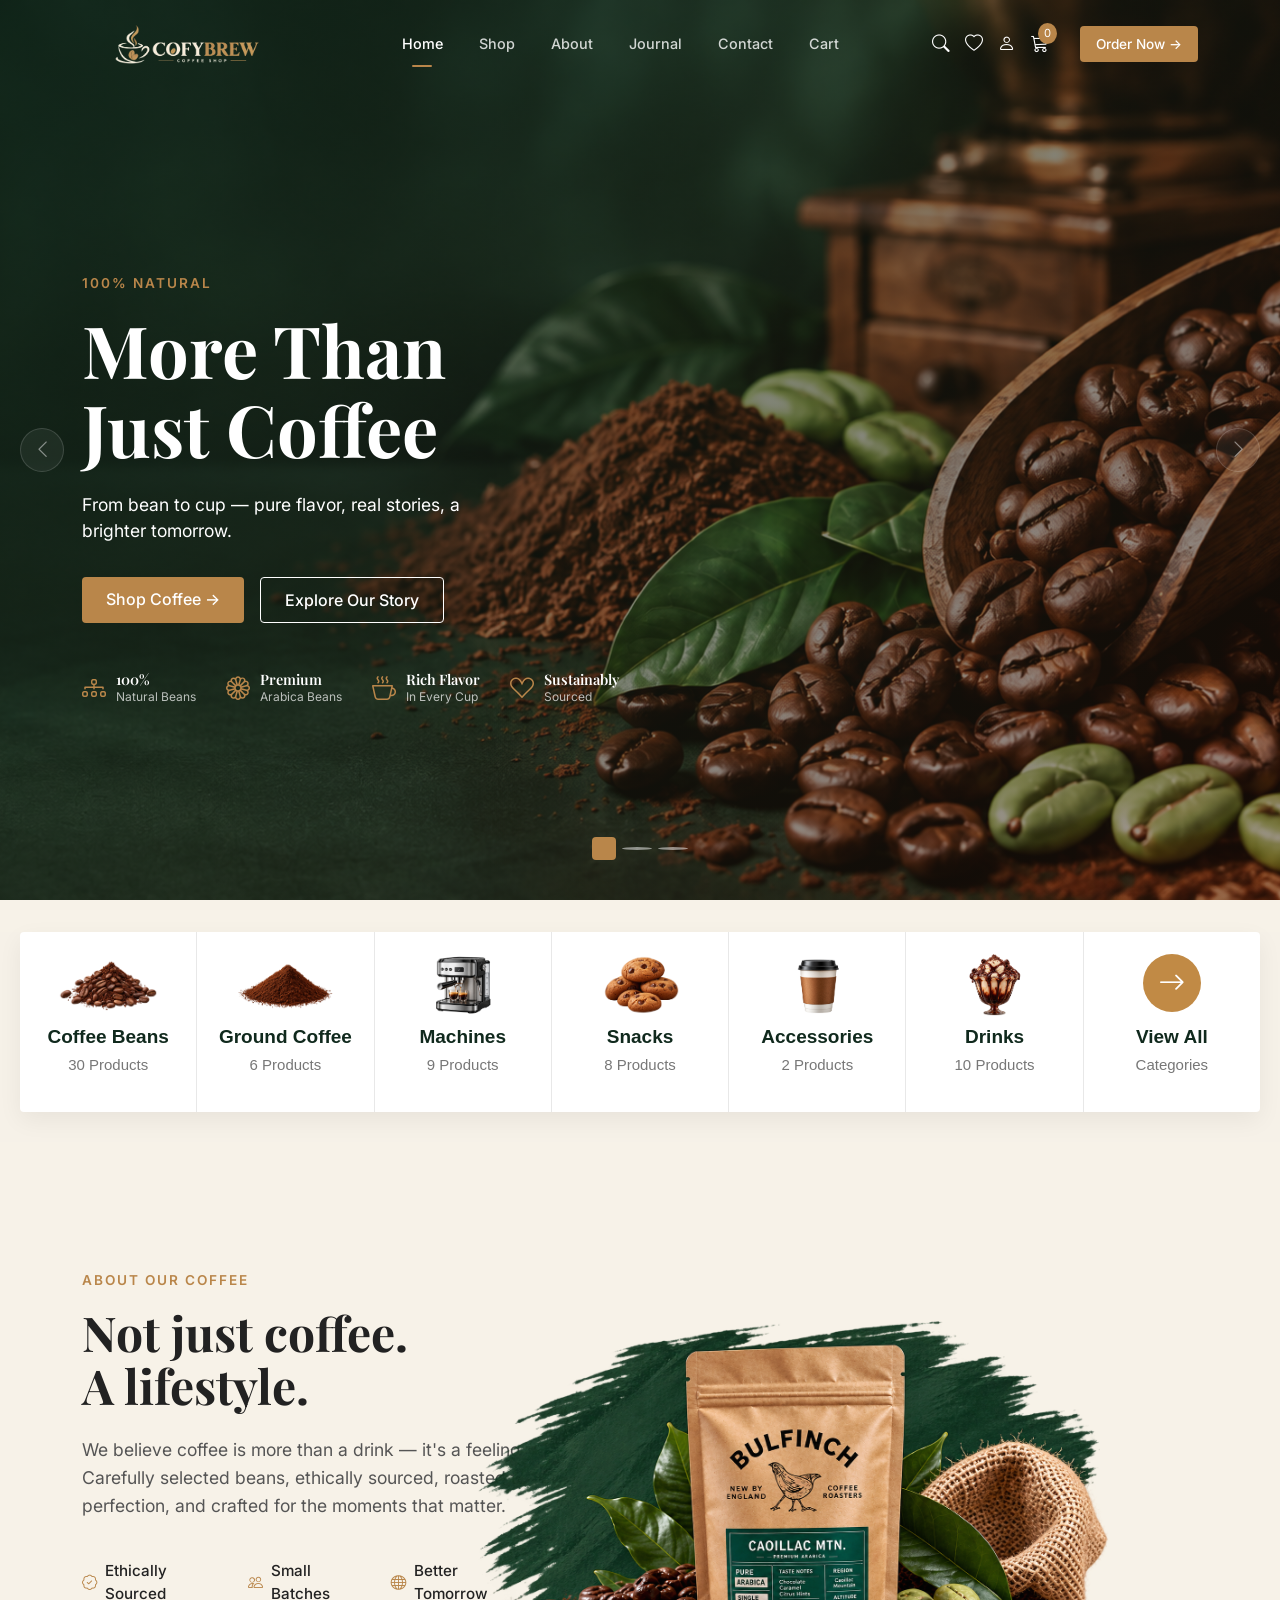
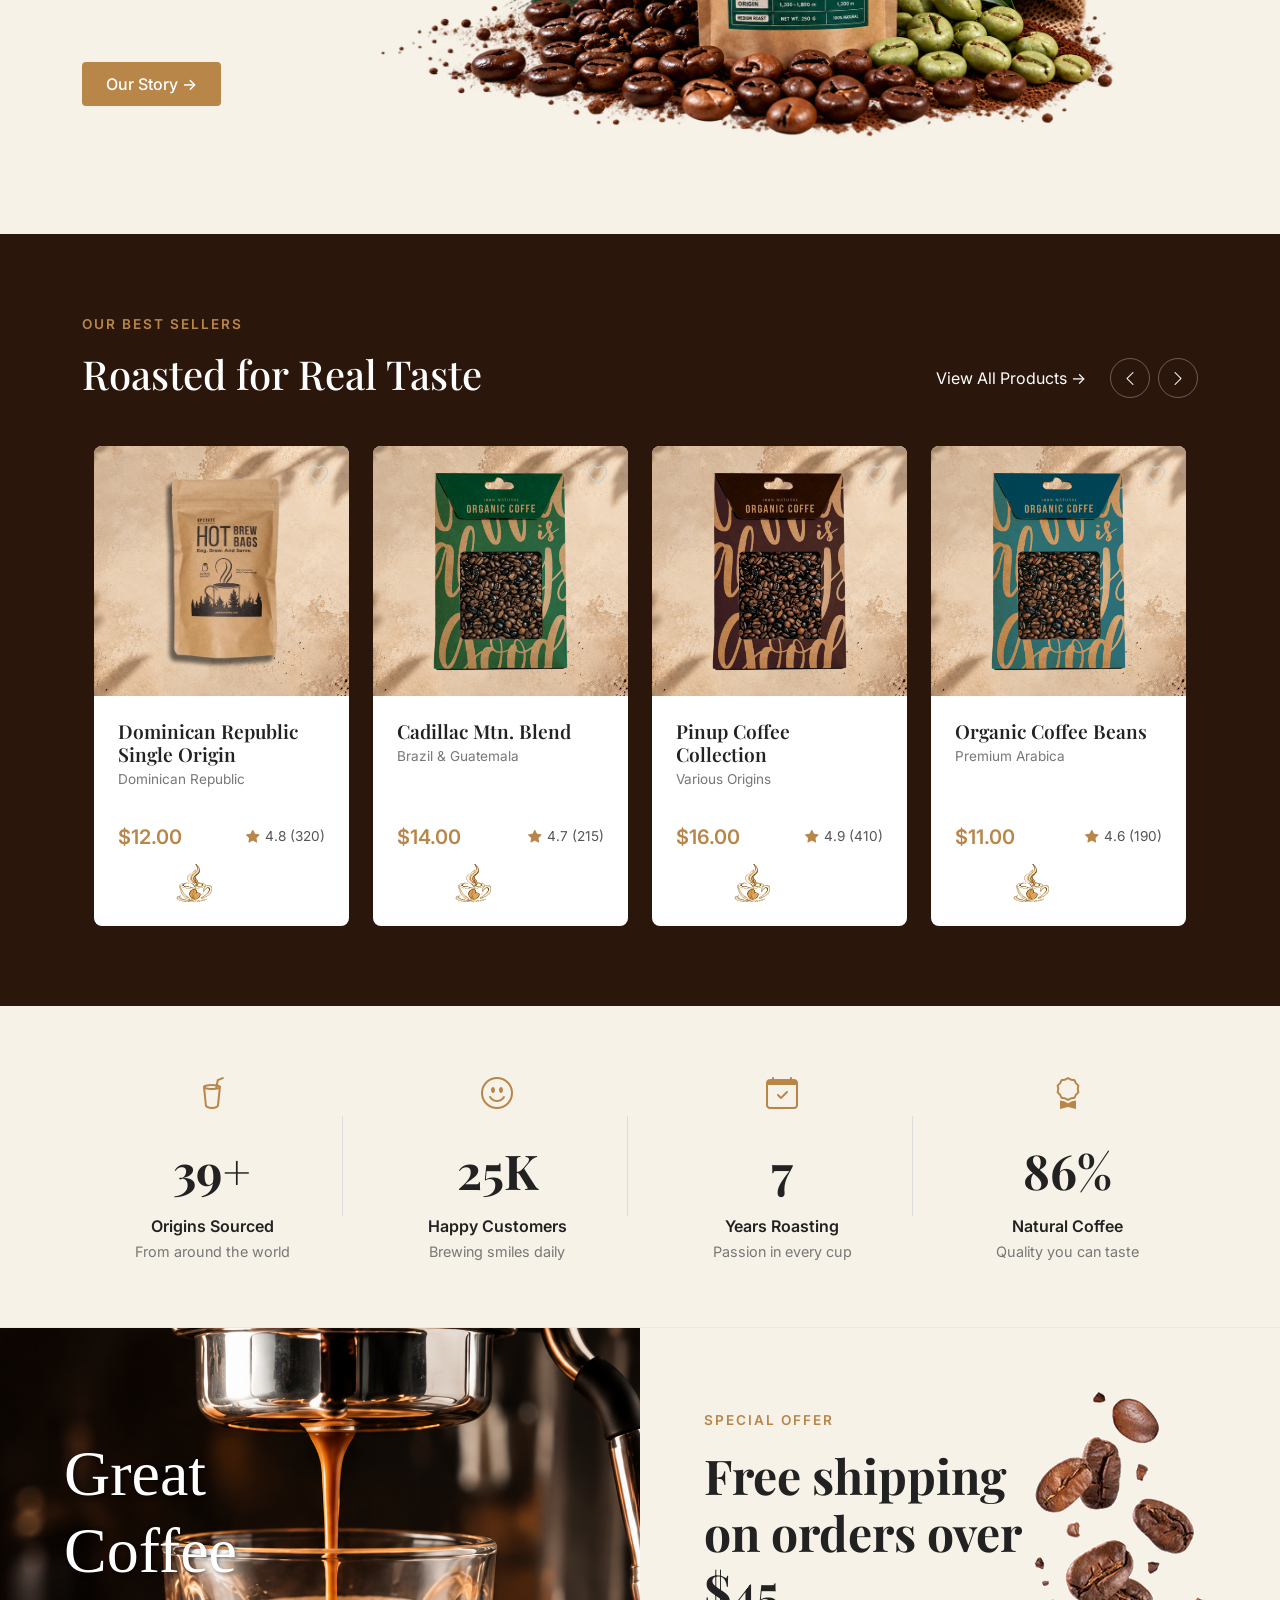
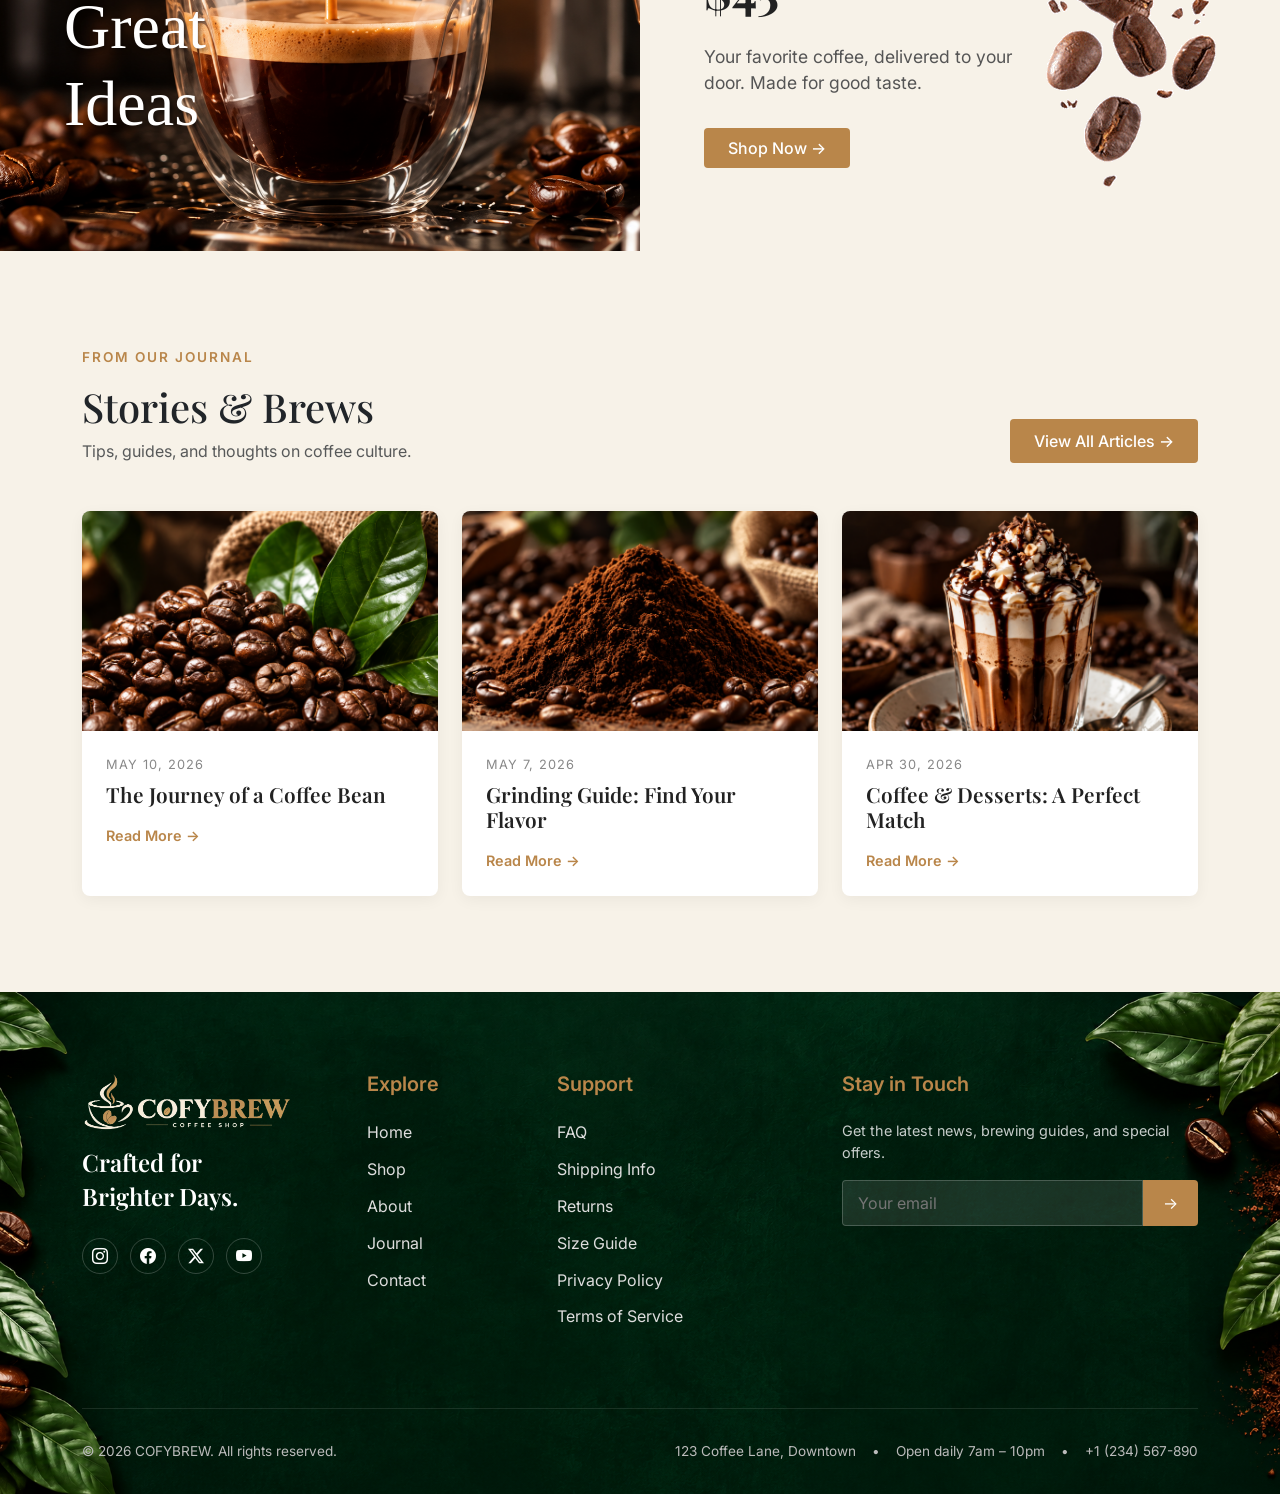
==== commit b816cfcc: "Update project files" ====
--- a/index.html
+++ b/index.html
@@ -281,7 +281,7 @@
             <div class="product-card" data-id="p2">
               <button class="wishlist-btn" aria-label="Add to wishlist"><i class="bi bi-heart"></i></button>
               <div class="product-img-wrapper">
-                <img src="assets/menu/coffee-product1.png" alt="Cadillac Mtn. Blend">
+                <img src="assets/menu/coffee-product15.png" alt="Cadillac Mtn. Blend">
               </div>
               <div class="product-info flex-grow-1 d-flex flex-column">
                 <h3 class="product-title">Cadillac Mtn. Blend</h3>
@@ -299,7 +299,7 @@
             <div class="product-card" data-id="p3">
               <button class="wishlist-btn" aria-label="Add to wishlist"><i class="bi bi-heart"></i></button>
               <div class="product-img-wrapper">
-                <img src="assets/menu/coffee-product2.png" alt="Pinup Coffee Collection">
+                <img src="assets/menu/coffee-product16.png" alt="Pinup Coffee Collection">
               </div>
               <div class="product-info flex-grow-1 d-flex flex-column">
                 <h3 class="product-title">Pinup Coffee Collection</h3>
@@ -317,7 +317,7 @@
             <div class="product-card" data-id="p4">
               <button class="wishlist-btn" aria-label="Add to wishlist"><i class="bi bi-heart"></i></button>
               <div class="product-img-wrapper">
-                <img src="assets/menu/coffee-product3.png" alt="Organic Coffee Beans">
+                <img src="assets/menu/coffee-product17.png" alt="Organic Coffee Beans">
               </div>
               <div class="product-info flex-grow-1 d-flex flex-column">
                 <h3 class="product-title">Organic Coffee Beans</h3>
